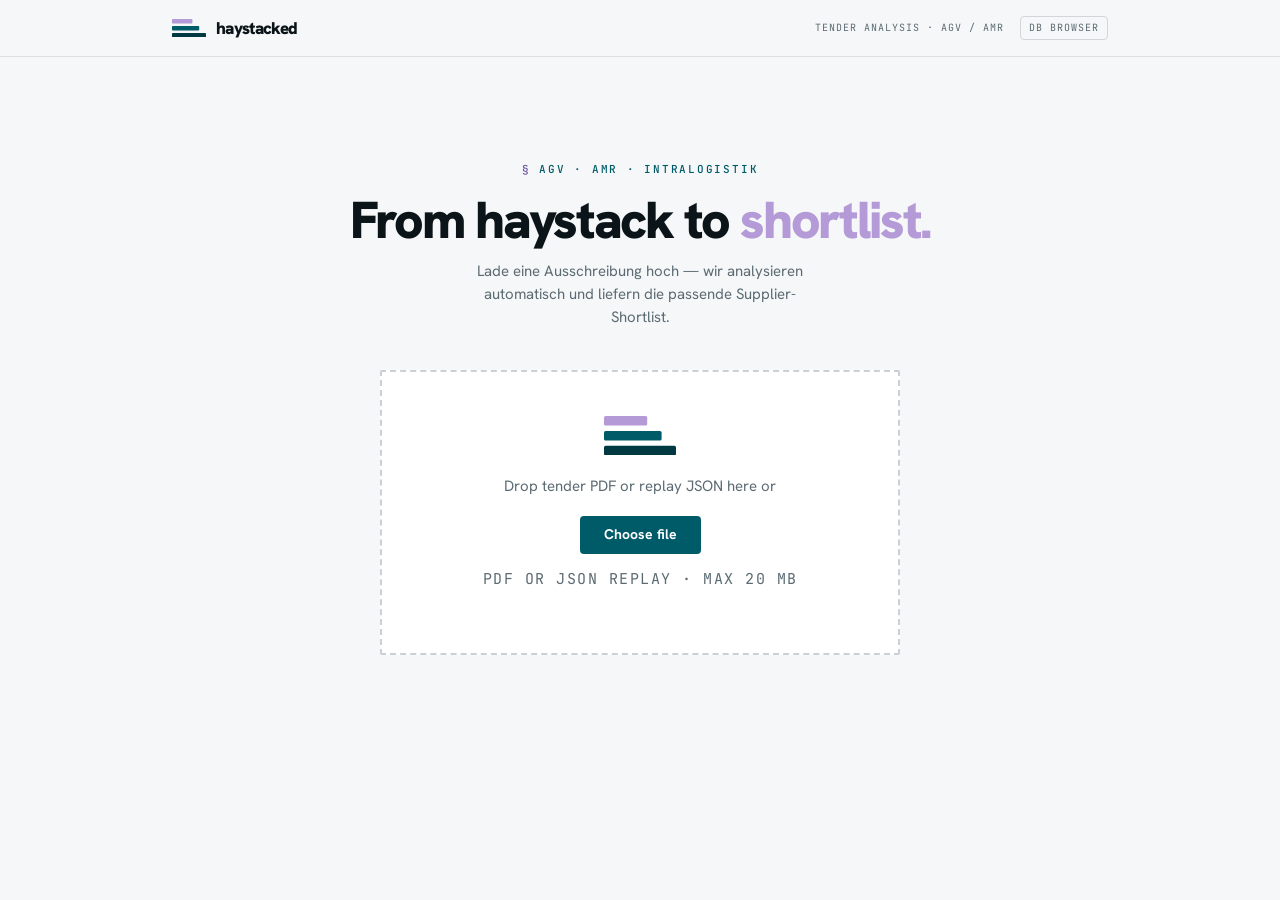
==== templates/index.html @ cdfe839d "UFR Sprint Steps 1-6 + Senior Architect holistic review (SA-01–25) UFR Sprint (Steps 1-6, behavior-c" ====
<!DOCTYPE html>
<html lang="de">
<head>
  <meta charset="UTF-8">
  <meta name="viewport" content="width=device-width, initial-scale=1.0">
  <title>haystacked – Tender Analysis</title>
  <link rel="preconnect" href="https://fonts.googleapis.com">
  <link rel="preconnect" href="https://fonts.gstatic.com" crossorigin>
  <link rel="stylesheet" href="/static/haystacked/haystacked.css">
  <link rel="stylesheet" href="/static/style.css">
</head>
<body>

<!-- ── Topbar ── -->
<header class="topbar">
  <div class="topbar-inner">
    <a class="hs-logo" href="/">
      <svg class="hs-mark" viewBox="0 0 100 54.67" aria-hidden="true">
        <rect x="0" y="0"     width="60"  height="13.33" rx="2.22" fill="#B49AD6"/>
        <rect x="0" y="20.67" width="80"  height="13.33" rx="2.22" fill="#005B69"/>
        <rect x="0" y="41.33" width="100" height="13.33" rx="2.22" fill="#003942"/>
      </svg>
      <span class="hs-wordmark">haystacked</span>
    </a>
    <div style="display:flex;align-items:center;gap:16px">
      <span class="topbar-tagline">Tender Analysis · AGV / AMR</span>
      <a href="/db" target="_blank" class="topbar-link">DB Browser</a>
    </div>
  </div>
</header>

<div class="container">

  <!-- ── Upload ── -->
  <section id="uploadSection">
    <p class="upload-eyebrow">AGV · AMR · Intralogistik</p>
    <h1 class="upload-heading">From haystack to <em>shortlist.</em></h1>
    <p class="upload-sub">Lade eine Ausschreibung hoch — wir analysieren automatisch und liefern die passende Supplier-Shortlist.</p>
    <div class="upload-box" id="dropzone">
      <div class="upload-mark">
        <svg viewBox="0 0 100 54.67" width="72" aria-hidden="true">
          <rect x="0" y="0"     width="60"  height="13.33" rx="2.22" fill="#B49AD6"/>
          <rect x="0" y="20.67" width="80"  height="13.33" rx="2.22" fill="#005B69"/>
          <rect x="0" y="41.33" width="100" height="13.33" rx="2.22" fill="#003942"/>
        </svg>
      </div>
      <p>Drop tender PDF or replay JSON here or</p>
      <label class="btn-upload" for="fileInput">Choose file</label>
      <input type="file" id="fileInput" accept=".pdf,application/json" hidden>
      <p class="hint">PDF or JSON replay · max 20 MB</p>
    </div>
  </section>

  <!-- ── Progress ── -->
  <section id="progressSection" class="hidden">
    <div class="progress-card">
      <div class="progress-animation">
        <!-- V2 Scan & Find — bars start muted, scanline sweeps, lock to brand colours -->
        <svg class="hs-loading-mark" viewBox="0 0 100 54.67" style="overflow:visible" aria-label="Analysis running">
          <rect class="r1" x="0" y="0"     width="60"  height="13.33" rx="2.22"/>
          <rect class="r2" x="0" y="20.67" width="80"  height="13.33" rx="2.22"/>
          <rect class="r3" x="0" y="41.33" width="100" height="13.33" rx="2.22"/>
          <rect class="scanline" x="0" y="-3" width="2" height="60.67" rx="1" fill="#6E55A0"/>
        </svg>
        <p class="progress-headline">Analysiere Ausschreibung…</p>
      </div>

      <div class="steps" id="stepsContainer">
        <div class="step" id="step-upload">
          <svg class="step-icon" viewBox="0 0 36 36" width="32" height="32" aria-hidden="true">
            <circle class="step-ring-bg"   cx="18" cy="18" r="15" fill="none" stroke-width="2.5"/>
            <circle class="step-ring-fill" cx="18" cy="18" r="15" fill="none" stroke-width="2.5" id="ring-fill-upload"/>
            <circle class="step-ring-inner" cx="18" cy="18" r="12"/>
            <text class="step-ring-num" x="18" y="22" text-anchor="middle">01</text>
          </svg>
          <div class="step-body">
            <div class="step-label">Upload</div>
            <div class="step-msg" id="msg-upload">Waiting…</div>
          </div>
        </div>
        <div class="step-line"></div>
        <div class="step" id="step-extract">
          <svg class="step-icon" viewBox="0 0 36 36" width="32" height="32" aria-hidden="true">
            <circle class="step-ring-bg"   cx="18" cy="18" r="15" fill="none" stroke-width="2.5"/>
            <circle class="step-ring-fill" cx="18" cy="18" r="15" fill="none" stroke-width="2.5" id="ring-fill-extract"/>
            <circle class="step-ring-inner" cx="18" cy="18" r="12"/>
            <text class="step-ring-num" x="18" y="22" text-anchor="middle">02</text>
          </svg>
          <div class="step-body">
            <div class="step-label">PDF lesen</div>
            <div class="step-msg" id="msg-extract">Waiting…</div>
          </div>
        </div>
        <div class="step-line"></div>
        <div class="step" id="step-llm">
          <svg class="step-icon" viewBox="0 0 36 36" width="32" height="32" aria-hidden="true">
            <circle class="step-ring-bg"   cx="18" cy="18" r="15" fill="none" stroke-width="2.5"/>
            <circle class="step-ring-fill" cx="18" cy="18" r="15" fill="none" stroke-width="2.5" id="ring-fill-llm"/>
            <circle class="step-ring-inner" cx="18" cy="18" r="12"/>
            <text class="step-ring-num" x="18" y="22" text-anchor="middle">03</text>
          </svg>
          <div class="step-body">
            <div class="step-label">Analyse</div>
            <div class="step-msg" id="msg-llm">Waiting…</div>
          </div>
        </div>
        <div class="step-line"></div>
        <div class="step" id="step-parse">
          <svg class="step-icon" viewBox="0 0 36 36" width="32" height="32" aria-hidden="true">
            <circle class="step-ring-bg"   cx="18" cy="18" r="15" fill="none" stroke-width="2.5"/>
            <circle class="step-ring-fill" cx="18" cy="18" r="15" fill="none" stroke-width="2.5" id="ring-fill-parse"/>
            <circle class="step-ring-inner" cx="18" cy="18" r="12"/>
            <text class="step-ring-num" x="18" y="22" text-anchor="middle">04</text>
          </svg>
          <div class="step-body">
            <div class="step-label">Auswertung</div>
            <div class="step-msg" id="msg-parse">Waiting…</div>
          </div>
        </div>
        <div class="step-line agv-line"></div>
        <div class="step" id="step-agv">
          <svg class="step-icon" viewBox="0 0 36 36" width="32" height="32" aria-hidden="true">
            <circle class="step-ring-bg"   cx="18" cy="18" r="15" fill="none" stroke-width="2.5"/>
            <circle class="step-ring-fill" cx="18" cy="18" r="15" fill="none" stroke-width="2.5" id="ring-fill-agv"/>
            <circle class="step-ring-inner" cx="18" cy="18" r="12"/>
            <text class="step-ring-num" x="18" y="22" text-anchor="middle">05</text>
          </svg>
          <div class="step-body">
            <div class="step-label">AGV Matching</div>
            <div class="step-msg" id="msg-agv">Waiting…</div>
            <div class="step-progress-count hidden" id="progress-count-agv"></div>
          </div>
        </div>
      </div>

      <details class="log-panel">
        <summary>Debug Log</summary>
        <div id="logOutput" class="log-output"></div>
      </details>
    </div>
  </section>

  <!-- ── Error ── -->
  <section id="errorSection" class="hidden">
    <div class="error-card">
      <div class="error-card-symbol">&#10005;</div>
      <p id="errorText">Fehler</p>
      <pre id="errorRaw" class="error-raw hidden"></pre>
      <button class="btn-reset" onclick="reset()">Erneut versuchen</button>
    </div>
  </section>

  <!-- ── Field Query Dialog ── -->
  <section id="fieldQueryDialog" class="hidden">
    <div class="card" style="margin-bottom:1.5rem">
      <h3 id="dialogTitle"></h3>
      <p id="dialogSubtitle" style="font-size:13px;color:var(--steel);margin-bottom:20px;line-height:1.6"></p>
      <div id="dialogFields" style="display:flex;flex-direction:column;gap:1rem;margin-bottom:1.5rem"></div>
      <div id="dialogPicker" class="hidden"></div>
      <div style="display:flex;gap:0.75rem;margin-top:1rem">
        <button id="dialogConfirmBtn" class="btn-primary" onclick="confirmDialog()"></button>
        <button id="dialogDismissBtn" class="btn-secondary" onclick="dismissDialog()"></button>
      </div>
    </div>
  </section>

  <!-- ── Result ── -->
  <section id="resultSection" class="hidden">
    <div class="result-header">
      <h2>Analyse-Ergebnis</h2>
      <div id="priorityBadge" class="badge"></div>
    </div>

    <div class="grid">
      <div class="card">
        <h3>Buyer</h3>
        <div class="field-group">
          <div class="field"><span class="label">Company</span><span id="r-buyer" class="value">–</span></div>
          <div class="field"><span class="label">Industry</span><span id="r-buyer_industry" class="value">–</span></div>
          <div class="field"><span class="label">NACE (Buyer)</span><span id="r-nace_buyer" class="value mono">–</span></div>
        </div>
      </div>

      <div class="card">
        <h3>Kontakt</h3>
        <div class="field-group">
          <div class="field"><span class="label">Name</span><span id="r-contact_name" class="value">–</span></div>
          <div class="field"><span class="label">E-Mail</span><span id="r-contact_email" class="value">–</span></div>
          <div class="field"><span class="label">Telefon</span><span id="r-contact_phone" class="value">–</span></div>
        </div>
      </div>

      <div class="card">
        <h3>Projekt</h3>
        <div class="field-group">
          <div class="field"><span class="label">Name</span><span id="r-project_name" class="value">–</span></div>
          <div class="field"><span class="label">Standort</span><span id="r-project_location" class="value">–</span></div>
          <div class="field"><span class="label">Ausschreibungsdatum</span><span id="r-tender_date" class="value">–</span></div>
          <div class="field"><span class="label">Frist</span><span id="r-deadline" class="value">–</span></div>
        </div>
      </div>

      <div class="card">
        <h3>Beschaffung</h3>
        <div class="field-group">
          <div class="field"><span class="label">Kategorie</span><span id="r-tender_category" class="value">–</span></div>
          <div class="field"><span class="label">NACE-Code</span><span id="r-nace_tender" class="value mono">–</span></div>
          <div class="field"><span class="label">NACE-Name</span><span id="r-nace_tender_name" class="value">–</span></div>
          <div class="field"><span class="label">Konfidenz</span><span id="r-confidence" class="value">–</span></div>
        </div>
      </div>

      <div class="card card-full">
        <h3>Zusammenfassung</h3>
        <p id="r-summary" class="summary-text">–</p>
      </div>

      <div class="card card-full" id="missingCard">
        <h3>Fehlende Informationen</h3>
        <ul id="missingList" class="missing-list"></ul>
      </div>
    </div>

    <!-- AGV Section -->
    <div id="agvSection" class="hidden">
      <div class="section-divider"><span>AGV / AMR Matching</span></div>

      <div class="grid">
        <div class="card card-full">
          <div style="display:flex;align-items:center;justify-content:space-between;margin-bottom:0.75rem">
            <h3 style="margin:0">Extrahierte Anforderungen</h3>
            <div id="reqActions" style="display:flex;gap:8px;align-items:center">
              <button id="btnEdit" class="btn-secondary-small" onclick="openEditDialog()">Bearbeiten</button>
            </div>
          </div>
          <div id="agvRequirements" class="agv-req-grid"></div>
          <div id="addFieldPickerWrap" class="hidden" style="margin-top:12px"></div>
        </div>
      </div>

      <!-- Top 5 Supplier Cards -->
      <div class="supplier-shortlist">
        <div class="shortlist-header">
          <h3 class="shortlist-title">Confirmed Matches</h3>
          <button class="btn-debug" id="debugBtn" onclick="openDebug()">Full analysis &rarr;</button>
        </div>
        <div id="supplierCards" class="supplier-cards"></div>
        <div id="supplierExcludedNote" class="excluded-note hidden"></div>
      </div>

      <div class="supplier-shortlist potential-shortlist hidden" id="potentialSection">
        <button class="shortlist-divider potential-toggle" id="potentialToggle" onclick="togglePotentialSection()" aria-expanded="false">
          <div>
            <span class="shortlist-divider-label">Potential matches — data gaps</span>
            <span class="shortlist-divider-sub">These suppliers pass all checks we have data for, but key fields are missing. Request their data to confirm eligibility.</span>
          </div>
          <span class="potential-toggle-icon" id="potentialToggleIcon">Show &#9660;</span>
        </button>
        <div id="potentialCards" class="supplier-cards hidden"></div>
      </div>

      <div class="supplier-shortlist excluded-shortlist hidden" id="excludedSection">
        <button class="shortlist-divider excluded-toggle" id="excludedToggle" onclick="toggleExcludedSection()" aria-expanded="false">
          <div>
            <span class="shortlist-divider-label excluded-label">Excluded — K.O. not met</span>
            <span class="shortlist-divider-sub">These suppliers were disqualified by at least one hard K.O. criterion. Showing up to 5, sorted by fewest total issues.</span>
          </div>
          <span class="excluded-toggle-icon" id="excludedToggleIcon">Show &#9660;</span>
        </button>
        <div id="excludedCards" class="supplier-cards hidden"></div>
      </div>
    </div>

    <div class="meta">
      <span id="metaFilename"></span>
      <span id="metaLength"></span>
      <span id="metaDuration"></span>
      <span id="metaParseMethod"></span>
      <span id="metaDbStatus" class="meta-db"></span>
    </div>
    <button class="btn-reset" onclick="reset()">Neue Analyse</button>
  </section>

</div>

<script>
// ── State ─────────────────────────────────────────────────────────────────────
let _lastResult = null;
let _fieldMeta = {};        // AP0 field metadata loaded from /api/field-meta
const DEBUG_MODE = new URLSearchParams(location.search).get('debug') === 'true';

// ── Dialog state ──────────────────────────────────────────────────────────────
let _currentAnalysisId = null;
let _dialogData = null;  // { analysisId, baseCrit, _pendingData }

// ── Operator hint map (AP0 operator names → buyer-facing hint text) ────────────
// No field names hardcoded here.
const _OPERATOR_HINTS = {
  KO_IF_LT: 'Mindestanforderung des Tenders',
  KO_IF_GT: 'Maximalwert des Tenders',
};

// ── Load AP0 field metadata at startup (no hardcoded labels anywhere) ─────────
fetch('/api/field-meta')
  .then(r => r.json())
  .then(data => { _fieldMeta = data; })
  .catch(() => { console.warn('field-meta unavailable — labels will fall back to key names'); });

// ── Drag & drop ───────────────────────────────────────────────────────────────
const dropzone  = document.getElementById('dropzone');
const fileInput = document.getElementById('fileInput');
dropzone.addEventListener('dragover', e => { e.preventDefault(); dropzone.classList.add('drag-over'); });
dropzone.addEventListener('dragleave', () => dropzone.classList.remove('drag-over'));
dropzone.addEventListener('drop', e => {
  e.preventDefault(); dropzone.classList.remove('drag-over');
  if (e.dataTransfer.files[0]) handleFile(e.dataTransfer.files[0]);
});
fileInput.addEventListener('change', () => { if (fileInput.files[0]) handleFile(fileInput.files[0]); });

// ── Helpers ───────────────────────────────────────────────────────────────────
function show(id) { document.getElementById(id)?.classList.remove('hidden'); }
function hide(id) { document.getElementById(id)?.classList.add('hidden'); }
function set(id, val) { const el = document.getElementById(id); if (el) el.textContent = val || '–'; }
function fmt(v, unit) { return (v != null && v !== '') ? v + (unit || '') : '–'; }

function addLog(msg) {
  const el = document.getElementById('logOutput');
  const ts = new Date().toLocaleTimeString('en', {hour12: false});
  el.textContent += `[${ts}] ${msg}\n`;
  el.scrollTop = el.scrollHeight;
}

function setStep(id, status, msg, done, total) {
  const el = document.getElementById('step-' + id);
  if (!el) return;
  el.className = 'step step-' + status;
  const msgEl = document.getElementById('msg-' + id);
  if (msgEl) msgEl.textContent = msg;
  _updateStepProgress(id, status, done, total);
}

const _RING_CIRC = 94.25; // 2 * π * 15

function _updateStepProgress(id, status, done, total) {
  const ring  = document.getElementById('ring-fill-' + id);
  const count = document.getElementById('progress-count-' + id);
  if (!ring) return;

  if (status === 'pending') {
    ring.classList.remove('indeterminate');
    ring.style.strokeDashoffset = _RING_CIRC;
    if (count) count.classList.add('hidden');
    return;
  }
  if (status === 'done') {
    ring.classList.remove('indeterminate');
    ring.style.strokeDashoffset = 0;
    if (count) count.classList.add('hidden');
    return;
  }
  if (status === 'error') {
    ring.classList.remove('indeterminate');
    if (count) count.classList.add('hidden');
    return;
  }

  // Running — show indeterminate spin until we have real progress
  if (done == null) {
    ring.classList.add('indeterminate');
    return;
  }

  // Determinate progress
  ring.classList.remove('indeterminate');
  if (total != null && total >= 3) {
    const offset = _RING_CIRC * (1 - Math.min(1, done / total));
    ring.style.strokeDashoffset = offset;
    if (count) {
      count.classList.remove('hidden');
      count.textContent = `${done} / ${total}`;
    }
  } else {
    ring.classList.add('indeterminate');
    if (count) count.classList.add('hidden');
  }
}

// ── Main ──────────────────────────────────────────────────────────────────────
async function handleFile(file) {
  const name = file.name.toLowerCase();
  if (!name.endsWith('.pdf') && !name.endsWith('.json')) { showError('Please select a PDF or JSON replay file.'); return; }

  hide('uploadSection'); hide('resultSection'); hide('errorSection');
  show('progressSection');
  document.getElementById('logOutput').textContent = '';
  ['upload','extract','llm','parse','agv'].forEach(id => setStep(id, 'pending', 'Waiting…'));
  addLog(`File: ${file.name} (${(file.size/1024).toFixed(1)} KB)`);

  const form = new FormData();
  form.append('file', file);
  let response;
  try { response = await fetch('/analyze', { method: 'POST', body: form }); }
  catch (e) { showError('Network error: ' + e.message); return; }

  const reader = response.body.getReader();
  const decoder = new TextDecoder();
  let buffer = '';

  while (true) {
    const { done, value } = await reader.read();
    if (done) break;
    buffer += decoder.decode(value, { stream: true });
    const parts = buffer.split('\n\n');
    buffer = parts.pop();
    for (const part of parts) {
      if (!part.trim()) continue;
      let eventType = 'message', dataStr = '';
      for (const line of part.split('\n')) {
        if (line.startsWith('event: ')) eventType = line.slice(7).trim();
        if (line.startsWith('data: '))  dataStr   = line.slice(6).trim();
      }
      if (!dataStr) continue;
      let data;
      try { data = JSON.parse(dataStr); } catch { addLog('Parse error: ' + dataStr); continue; }

      if (eventType === 'step') {
        setStep(data.id, data.status, data.message, data.done, data.total);
        addLog(`[${data.id}:${data.status}] ${data.message}`);
      } else if (eventType === 'log') {
        addLog(data.message);
      } else if (eventType === 'error') {
        addLog('ERROR: ' + data.message);
        showError(data.message, data.raw_preview); return;
      } else if (eventType === 'result') {
        addLog('Done — rendering result.');
        // Mark all remaining running steps as done before showing result
        ['upload','extract','llm','parse','agv'].forEach(id => {
          const el = document.getElementById('step-' + id);
          if (el && el.classList.contains('step-running')) setStep(id, 'done', 'Done');
        });
        openClarificationDialog(data); return;
      }
    }
  }
  // Stream ended without a result or error event — stop all animations
  ['upload','extract','llm','parse','agv'].forEach(id => {
    const el = document.getElementById('step-' + id);
    if (el && el.classList.contains('step-running')) setStep(id, 'error', 'Interrupted');
  });
}

// ── Result rendering ──────────────────────────────────────────────────────────
function showResult(d) {
  _lastResult = d;
  _currentAnalysisId = d.analysis_id || null;
  hide('progressSection');
  show('resultSection');

  ['buyer','buyer_industry','nace_buyer','contact_name','contact_email','contact_phone',
   'project_name','project_location','tender_date','deadline',
   'tender_category','nace_tender','nace_tender_name','summary'].forEach(f => set('r-' + f, d[f]));

  const confEl = document.getElementById('r-confidence');
  if (confEl) { confEl.textContent = d.confidence || '–'; confEl.className = 'value confidence-' + (d.confidence||'').toLowerCase(); }

  const badge = document.getElementById('priorityBadge');
  if (d.in_scope === false) {
    badge.textContent = 'Out of scope'; badge.className = 'badge prio-outofscope';
  } else {
    const prio = (d.priority || 'UNKNOWN').toUpperCase();
    badge.textContent = prio; badge.className = 'badge prio-' + prio.toLowerCase();
  }

  const missing = Array.isArray(d.missing_info) ? d.missing_info : [];
  document.getElementById('missingList').innerHTML = missing.map(m => `<li>${m}</li>`).join('');
  document.getElementById('missingCard').style.display = missing.length ? '' : 'none';

  if (d.is_agv_amr && d.agv_criteria) {
    show('agvSection');
    renderAgvRequirements(d.agv_criteria);
    renderSupplierCards(d.matches_all || d.matches || []);
  } else {
    hide('agvSection');
  }

  set('metaFilename',  d.filename || '');
  set('metaLength',    d.text_length ? d.text_length.toLocaleString() + ' chars' : '');
  set('metaDuration',  d.duration_s  ? d.duration_s + 's' : '');
  set('metaParseMethod', d.parse_method ? 'Parse: ' + d.parse_method : '');

  // Show DB status
  fetch('/db-status').then(r => r.json()).then(s => {
    const el = document.getElementById('metaDbStatus');
    if (el) el.textContent = s.sqlite_available
      ? `SQLite · ${s.supplier_count} suppliers`
      : 'CSV fallback';
  }).catch(() => {});
}

// ── Field metadata helpers (AP0-driven, no hardcoding) ───────────────────────
function _fieldLabel(key) {
  if (_fieldMeta[key]?.label) return _fieldMeta[key].label;
  return key.replace(/_/g, ' ').replace(/\b\w/g, c => c.toUpperCase());
}

// Human-readable label for raw gap field names (suffix-stripping, no AP0 dependency)
function _gapFieldLabel(fn) {
  const units = [['_mm','mm'],['_kg','kg'],['_pct','%'],['_ms','m/s'],['_c','°C'],['_h','h'],['_m','m']];
  let name = fn, unit = '';
  for (const [sfx, u] of units) {
    if (name.endsWith(sfx)) { name = name.slice(0, -sfx.length); unit = u; break; }
  }
  const label = name.split('_').map(w => w.charAt(0).toUpperCase() + w.slice(1)).join(' ');
  return unit ? `${label} (${unit})` : label;
}
function _fieldLevel(key) { return _fieldMeta[key]?.level || null; }

function _koReasonChip(reason) {
  const colon = reason.indexOf(':');
  if (colon === -1) return reason;
  const field = reason.slice(0, colon).trim();
  const detail = reason.slice(colon + 1).trim();
  return `${_gapFieldLabel(field)}: ${detail}`;
}

function _koDeviation(koReason) {
  // KO_IF_LT: "field: 60.0 < required 1200"
  const ltMatch = koReason.match(/([0-9.]+)\s*<\s*required\s+([0-9.]+)/i);
  if (ltMatch) {
    const sup = parseFloat(ltMatch[1]), req = parseFloat(ltMatch[2]);
    return req !== 0 ? Math.abs(sup - req) / req : 1.0;
  }
  // KO_IF_GT: "field: needs 2000, only 1800 available"
  const gtMatch = koReason.match(/needs\s+([0-9.]+),\s*only\s+([0-9.]+)\s+available/i);
  if (gtMatch) {
    const sup = parseFloat(gtMatch[1]), req = parseFloat(gtMatch[2]);
    return req !== 0 ? Math.abs(sup - req) / req : 1.0;
  }
  // Boolean / categorical / KO_IF_NEQ / KO_SUBSET → 100 %
  return 1.0;
}

function _totalDeviation(knockouts) {
  return (knockouts || []).reduce((sum, r) => sum + _koDeviation(r), 0);
}

// Summary panel: read-only chip display of all non-null tender fields.
function renderAgvRequirements(crit) {
  const container = document.getElementById('agvRequirements');
  container.innerHTML = '';
  const shownKeys = new Set();
  const allKeys = [];
  for (const [dbKey, info] of Object.entries(_fieldMeta)) {
    const tKey = info.tender_key || dbKey;
    if (!shownKeys.has(tKey)) { shownKeys.add(tKey); allKeys.push(tKey); }
  }
  for (const key of Object.keys(crit)) {
    if (!shownKeys.has(key) && !key.startsWith('_') && !key.endsWith('_source') && !['display','internal'].includes(_fieldMeta[key]?.display_mode)) {
      shownKeys.add(key);
      allKeys.push(key);
    }
  }

  let count = 0;
  for (const key of allKeys) {
    if (key.endsWith('_source') || ['display','internal'].includes(_fieldMeta[key]?.display_mode)) continue;
    const val = crit[key];
    if (val == null || val === '') continue;

    const display = Array.isArray(val) ? val.join(', ') : String(val);
    const div = document.createElement('div');
    div.className = 'req-chip';
    div.innerHTML = `<span class="req-chip-label">${_fieldLabel(key)}</span><span class="req-chip-val">${display}</span>`;
    container.appendChild(div);
    count++;
  }

  if (!count) {
    container.innerHTML = '<span style="color:var(--steel);font-size:13px">Keine AGV-Anforderungen extrahiert.</span>';
  }

  // Picker wrap always hidden in read-only mode
  const pickerWrap = document.getElementById('addFieldPickerWrap');
  if (pickerWrap) {
    pickerWrap.classList.add('hidden');
    pickerWrap.innerHTML = '';
  }

  const warnings = crit._validation_warnings || [];
  if (warnings.length) {
    const warn = document.createElement('div');
    warn.className = 'validation-warnings';
    warn.style.gridColumn = '1/-1';
    warn.innerHTML = warnings.map(w => `<div class="warn-item">&#9888; ${w}</div>`).join('');
    container.appendChild(warn);
  }
}

// Build a type-appropriate edit control for a single field
function _buildEditControl(key, meta, curVal) {
  const dt = meta.data_type || 'String';
  let ctrl;
  if (dt === 'Float' || dt === 'Integer') {
    ctrl = document.createElement('input');
    ctrl.type = 'number';
    ctrl.step = 'any';
    ctrl.id = `req-edit-${key}`;
    ctrl.className = 'req-edit-input';
    if (curVal != null) ctrl.value = curVal;
  } else if (dt === 'Boolean') {
    ctrl = document.createElement('select');
    ctrl.id = `req-edit-${key}`;
    ctrl.className = 'req-edit-select';
    ctrl.innerHTML = `<option value="">– Unbekannt</option>
      <option value="required">Ja / Required</option>
      <option value="not_required">Nein / Not Required</option>`;
    if (curVal != null) ctrl.value = String(curVal);
  } else if (dt === 'Dropdown') {
    ctrl = document.createElement('select');
    ctrl.id = `req-edit-${key}`;
    ctrl.className = 'req-edit-select';
    ctrl.innerHTML = `<option value="">– Unbekannt</option>`;
    for (const av of (meta.allowed_values || [])) {
      const opt = document.createElement('option');
      opt.value = av;
      opt.textContent = av;
      ctrl.appendChild(opt);
    }
    if (curVal != null) ctrl.value = String(curVal);
  } else if (dt === 'Multi-Select') {
    ctrl = document.createElement('select');
    ctrl.id = `req-edit-${key}`;
    ctrl.className = 'req-edit-select';
    ctrl.multiple = true;
    for (const av of (meta.allowed_values || [])) {
      const opt = document.createElement('option');
      opt.value = av;
      opt.textContent = av;
      if (Array.isArray(curVal) && curVal.includes(av)) opt.selected = true;
      else if (typeof curVal === 'string' && curVal.split('|').map(s=>s.trim()).includes(av)) opt.selected = true;
      ctrl.appendChild(opt);
    }
  } else {
    ctrl = document.createElement('input');
    ctrl.type = 'text';
    ctrl.id = `req-edit-${key}`;
    ctrl.className = 'req-edit-input';
    if (curVal != null) ctrl.value = String(curVal);
  }
  return ctrl;
}

// ── Shared field row builder ──────────────────────────────────────────────────
function _buildFieldRow(key, info, val) {
  const hint = info.user_description || _OPERATOR_HINTS[info.operator] || '';
  const row = document.createElement('div');
  row.style.cssText = 'display:grid;grid-template-columns:200px 1fr;align-items:start;gap:0.75rem';
  const label = document.createElement('div');
  label.style.cssText = 'font-size:0.85rem;font-weight:600;padding-top:6px';
  label.textContent = _fieldLabel(key);
  if (hint) {
    const sub = document.createElement('div');
    sub.style.cssText = 'font-size:0.75rem;color:var(--steel);font-weight:400;margin-top:2px';
    sub.textContent = hint;
    label.appendChild(sub);
  }
  row.appendChild(label);
  row.appendChild(_buildEditControl(key, info, val));
  return row;
}

// Build "Feld hinzufügen" picker — shows VT-relevant fields not already displayed
function buildAddFieldPicker(crit, renderedKeys) {
  const sharedScope = _fieldMeta.__vt_config__?.shared_scope ?? '';
  const legacyMap   = _fieldMeta.__vt_config__?.legacy_map ?? {};
  const currentVt = _lastResult?.vehicle_type_canonical;
  const pickerSeen = new Set();
  const candidates = Object.entries(_fieldMeta)
    .filter(([k, v]) =>
      k !== '__vt_config__' &&
      (k !== v.tender_key || v.scope === sharedScope) &&
      !renderedKeys.has(v.tender_key) &&
      (v.scope === (legacyMap[currentVt] ?? '') || v.scope === sharedScope) &&
      !pickerSeen.has(v.tender_key) && pickerSeen.add(v.tender_key)
    )
    .map(([, v]) => ({ key: v.tender_key, label: v.label || _fieldLabel(v.tender_key) }))
    .sort((a, b) => a.label.localeCompare(b.label));

  const wrap = document.createElement('div');
  wrap.style.cssText = 'display:flex;align-items:center;gap:8px;margin-top:4px';
  const label = document.createElement('span');
  label.style.cssText = 'font-size:12px;color:var(--steel)';
  label.textContent = 'Add field:';
  wrap.appendChild(label);

  if (!candidates.length) {
    const note = document.createElement('span');
    note.style.cssText = 'font-size:12px;color:var(--steel)';
    note.textContent = 'No more fields available.';
    wrap.appendChild(note);
    return wrap;
  }

  const sel = document.createElement('select');
  sel.className = 'req-edit-select';
  sel.innerHTML = `<option value="">Select field…</option>`;
  for (const c of candidates) {
    const opt = document.createElement('option');
    opt.value = c.key;
    opt.textContent = c.label;
    sel.appendChild(opt);
  }
  sel.addEventListener('change', () => {
    if (!sel.value) return;
    const key = sel.value;
    const info = _fieldMeta[key] || {};
    const row = _buildFieldRow(key, info, null);
    document.getElementById('dialogFields').appendChild(row);
    sel.value = '';  // reset picker
  });
  wrap.appendChild(sel);
  return wrap;
}

let _debugWindow = null;
function openDebug() {
  if (_debugWindow && !_debugWindow.closed) { _debugWindow.focus(); return; }
  _debugWindow = window.open('/debug-page', '_blank', 'noopener,noreferrer');
  if (!_debugWindow) {
    // Popup blocked — show inline fallback link
    let note = document.getElementById('_popup_note');
    if (!note) {
      note = document.createElement('div');
      note.id = '_popup_note';
      note.style.cssText = 'position:fixed;top:68px;right:20px;background:var(--hs-teal);color:#fff;' +
        'padding:10px 14px;border-radius:4px;z-index:200;font-size:12px;line-height:1.5;' +
        'box-shadow:0 4px 16px rgba(0,0,0,.18);';
      note.innerHTML = 'Popup blocked.<br>' +
        '<a href="/debug-page" target="_blank" rel="noopener" ' +
        'style="color:#fff;text-decoration:underline;font-weight:600;">&#8594; Open full analysis</a>';
      document.body.appendChild(note);
      setTimeout(() => note.remove(), 10000);
    }
  }
}

// ── KO chip renderer — driven by AP0 field metadata ──────────────────────────
// Reads KO numeric fields from _fieldMeta (loaded from /api/field-meta at startup).
// Unit display derived from key naming convention (_mm, _kg, etc.) — no domain knowledge.
const _MM_KEYS = new Set(); // populated once _fieldMeta loads
function _fmtValue(key, val) {
  if (key.endsWith('_mm'))  return `${(val / 1000).toFixed(2).replace(/\.?0+$/, '')} m`;
  if (key.endsWith('_kg'))  return `${val} kg`;
  if (key.endsWith('_pct')) return `${val}%`;
  if (key.endsWith('_h'))   return `${val} h`;
  if (key.endsWith('_ms'))  return `${val} m/s`;
  return `${val}`;
}
function _koChips(matchResult, maxChips = 3) {
  const chips = [];
  for (const [key, info] of Object.entries(_fieldMeta)) {
    if (info.level !== 'KO') continue;
    if (!['Float', 'Integer'].includes(info.data_type)) continue;
    const val = matchResult[key];
    if (val == null) continue;
    chips.push(`${info.label}: ${_fmtValue(key, val)}`);
    if (chips.length >= maxChips) break;
  }
  return chips;
}

// ── Supplier Cards (company-level aggregation) ────────────────────────────────
function _aggregateByCompany(allResults) {
  const companies = {};
  for (const r of allResults) {
    const key = r.company;
    if (!companies[key]) companies[key] = { company: r.company, products: [], best: null };
    companies[key].products.push(r);
    const cur = companies[key].best;
    const rGaps  = (r.null_gap_fields || []).length;
    const curGaps = cur ? (cur.null_gap_fields || []).length : Infinity;
    if (!cur ||
        (!r.disqualified && cur.disqualified) ||
        (!r.disqualified && !cur.disqualified && rGaps < curGaps) ||
        (!r.disqualified && !cur.disqualified && rGaps === curGaps && r.score > cur.score) ||
        (r.disqualified && cur.disqualified && r.score > cur.score)) {
      companies[key].best = r;
    }
  }
  const result = Object.values(companies);
  for (const c of result) {
    c.qualified_products = c.products
      .filter(p => !p.disqualified)
      .sort((a, b) => b.score - a.score)
      .slice(0, 5);
  }
  return result.sort((a, b) => {
    if (a.best.disqualified !== b.best.disqualified) return a.best.disqualified ? 1 : -1;
    return b.best.score - a.best.score;
  });
}

function requestSupplier(event, company, missingFields) {
  event.stopPropagation();
  console.log('Request supplier:', company, 'missing fields:', missingFields);
  // PoC: no-op. In production: sends automated outreach to supplier requesting field data.
}

function renderSupplierCards(allResults) {
  const container       = document.getElementById('supplierCards');
  const note            = document.getElementById('supplierExcludedNote');
  const potentialSection = document.getElementById('potentialSection');
  const potentialCards  = document.getElementById('potentialCards');
  container.innerHTML = '';
  potentialCards.innerHTML = '';
  if (!allResults || !allResults.length) {
    container.innerHTML = '<p style="color:var(--steel);font-size:14px">Keine Ergebnisse.</p>';
    note.classList.add('hidden');
    potentialSection.classList.add('hidden');
    return;
  }
  const maxScore  = allResults[0]?.max_score || 100;
  const companies = _aggregateByCompany(allResults);

  const confirmed  = companies.filter(c => !c.best.disqualified && (c.best.null_gap_fields || []).length === 0);
  const potential  = companies.filter(c => !c.best.disqualified && (c.best.null_gap_fields || []).length > 0);
  const excluded   = companies.filter(c => c.best.disqualified);

  // ── Confirmed matches ─────────────────────────────────────────────────────
  confirmed.slice(0, 5).forEach((c, i) => {
    const m   = c.best;
    const pct = maxScore > 0 ? Math.max(0, Math.round(m.score / maxScore * 100)) : 0;
    const label = pct >= 70 ? 'Top Match' : pct >= 40 ? 'Good Match' : 'Partial Match';
    const cls   = pct >= 70 ? 'match-great' : pct >= 40 ? 'match-good' : 'match-partial';
    const chips = _koChips(m);
    const productRows = c.qualified_products.map((p, pi) => {
      const ppct = maxScore > 0 ? Math.max(0, Math.round(p.score / maxScore * 100)) : 0;
      return `<div class="sc-product-row${pi > 0 ? ' sc-product-secondary' : ''}">
        <span class="type-pill">${p.agv_type || '–'}</span>
        <span class="sc-product-name">${p.product}</span>
        <span class="sc-score-pct">${ppct}%</span>
      </div>`;
    }).join('');
    const passFields = m.null_pass_fields || [];
    const passNote   = passFields.length
      ? `<div class="sc-null-pass" title="These KO fields had no requirement in the tender — supplier was not checked against them: ${passFields.map(f => _gapFieldLabel(f)).join(', ')}">&#x2753; ${passFields.length} field${passFields.length === 1 ? '' : 's'} not checked</div>`
      : '';
    const card = document.createElement('div');
    card.className = 'sc-card';
    card.innerHTML = `
      <div class="sc-rank">${i + 1}</div>
      <div class="sc-body">
        <div class="sc-header">
          <div class="sc-company">${m.company}</div>
          <span class="sc-label ${cls}">${label}</span>
        </div>
        <div class="sc-bar-wrap"><div class="sc-bar" style="width:${pct}%" data-pct="${pct}"></div></div>
        <div class="sc-product-list">${productRows}</div>
        ${chips.length ? `<div class="sc-chips">${chips.map(ch => `<span class="sc-chip">${ch}</span>`).join('')}</div>` : ''}
        ${passNote}
      </div>`;
    container.appendChild(card);
  });

  if (!confirmed.length) {
    container.innerHTML = '<p class="sc-empty">No supplier meets all K.O. criteria. Open full analysis for details.</p>';
  }

  // ── Potential matches ─────────────────────────────────────────────────────
  const sortedPotential = potential
    .slice()
    .sort((a, b) => {
      const gapDiff = (a.best.null_gap_fields || []).length - (b.best.null_gap_fields || []).length;
      if (gapDiff !== 0) return gapDiff;
      return b.best.score - a.best.score;
    })
    .slice(0, 5);

  if (sortedPotential.length > 0) {
    potentialSection.classList.remove('hidden');
    // cards stay hidden; toggle stays at aria-expanded=false / "Show ▼"
    sortedPotential.forEach((c, i) => {
      const m   = c.best;
      const pct = maxScore > 0 ? Math.max(0, Math.round(m.score / maxScore * 100)) : 0;
      const label = pct >= 70 ? 'Top Match' : pct >= 40 ? 'Good Match' : 'Partial Match';
      const cls   = pct >= 70 ? 'match-great' : pct >= 40 ? 'match-good' : 'match-partial';
      const chips = _koChips(m);
      const productRows = c.qualified_products.map((p, pi) => {
        const ppct = maxScore > 0 ? Math.max(0, Math.round(p.score / maxScore * 100)) : 0;
        return `<div class="sc-product-row${pi > 0 ? ' sc-product-secondary' : ''}">
          <span class="type-pill">${p.agv_type || '–'}</span>
          <span class="sc-product-name">${p.product}</span>
          <span class="sc-score-pct">${ppct}%</span>
        </div>`;
      }).join('');
      const gapFields = m.null_gap_fields || [];
      const gapChips  = gapFields.map(f => `<span class="sc-chip sc-chip-gap">&#9888; ${_gapFieldLabel(f)}</span>`).join('');
      const card = document.createElement('div');
      card.className = 'sc-card';
      card.innerHTML = `
        <div class="sc-rank">${i + 1}</div>
        <div class="sc-body">
          <div class="sc-header">
            <div class="sc-company">${m.company}</div>
            <span class="sc-label ${cls}">${label}</span>
          </div>
          <div class="sc-bar-wrap"><div class="sc-bar" style="width:${pct}%" data-pct="${pct}"></div></div>
          <div class="sc-product-list">${productRows}</div>
          ${chips.length ? `<div class="sc-chips">${chips.map(ch => `<span class="sc-chip">${ch}</span>`).join('')}</div>` : ''}
          <div class="sc-gap-row">
            <div class="sc-gap-chips">
              <span class="sc-gap-label">Missing</span>
              <div class="sc-chips sc-chips-gap">${gapChips}</div>
            </div>
            <button class="request-supplier-btn" onclick="requestSupplier(event, ${JSON.stringify(m.company)}, ${JSON.stringify(gapFields)})">Request supplier</button>
          </div>
        </div>`;
      potentialCards.appendChild(card);
    });
  } else {
    potentialSection.classList.add('hidden');
  }

  // ── Excluded section ──────────────────────────────────────────────────────
  const excludedSection = document.getElementById('excludedSection');
  const excludedCards   = document.getElementById('excludedCards');
  excludedCards.innerHTML = '';

  const tenderVT = _lastResult?.vehicle_type_canonical || '';

  const excludedCompanies = [];
  for (const c of companies) {
    const matchingDisq = c.products.filter(p =>
      p.disqualified && (!tenderVT || p.agv_type === tenderVT)
    );
    if (!matchingDisq.length) continue;
    const vtBest = matchingDisq.reduce((a, b) => (b.score > a.score ? b : a));
    excludedCompanies.push({ company: c.company, best: vtBest, products: matchingDisq });
  }

  const sortedExcluded = excludedCompanies
    .slice()
    .sort((a, b) => _totalDeviation(a.best.knockouts) - _totalDeviation(b.best.knockouts))
    .slice(0, 5);

  if (sortedExcluded.length > 0) {
    excludedSection.classList.remove('hidden');
    // cards stay hidden; toggle stays at aria-expanded=false / "Show ▼"

    sortedExcluded.forEach((c, i) => {
      const m = c.best;
      const productRows = c.products
        .filter(p => p.disqualified)
        .slice(0, 2)
        .map((p, pi) => `<div class="sc-product-row${pi > 0 ? ' sc-product-secondary' : ''}">
          <span class="type-pill">${p.agv_type || '–'}</span>
          <span class="sc-product-name">${p.product}</span>
        </div>`).join('');

      const koChips  = (m.knockouts || []).map(r =>
        `<span class="sc-chip sc-chip-ko">&#10007; ${_koReasonChip(r)}</span>`
      ).join('');
      const gapFields = m.null_gap_fields || [];
      const gapChips  = gapFields.map(f =>
        `<span class="sc-chip sc-chip-gap">&#9888; ${_gapFieldLabel(f)}</span>`
      ).join('');

      const card = document.createElement('div');
      card.className = 'sc-card sc-card-excluded';
      card.innerHTML = `
        <div class="sc-rank sc-rank-excluded">${i + 1}</div>
        <div class="sc-body">
          <div class="sc-header">
            <div class="sc-company">${m.company}</div>
            <span class="sc-label match-ko">Excluded</span>
          </div>
          <div class="sc-product-list">${productRows}</div>
          <div class="sc-gap-row sc-gap-row-ko">
            <div>
              <span class="sc-gap-label sc-ko-label">K.O.</span>
              <div class="sc-chips">${koChips}</div>
            </div>
            ${gapChips ? `<div style="margin-top:6px">
              <span class="sc-gap-label">Missing</span>
              <div class="sc-chips sc-chips-gap">${gapChips}</div>
            </div>` : ''}
          </div>
        </div>`;
      excludedCards.appendChild(card);
    });
  } else {
    excludedSection.classList.add('hidden');
  }

  note.classList.toggle('hidden', !excluded.length);
  if (excluded.length) {
    note.textContent = `${excluded.length} more supplier(s) excluded by K.O. criteria — details in full analysis.`;
  }
}

// ── Unified Field Query Dialog ────────────────────────────────────────────────

// buildClarificationFields: selects fields to show in the post-extraction dialog.
// INVARIANT: all field selection driven by _fieldMeta (AP0-sourced).
// No hardcoded field names or vehicle type strings.
function buildClarificationFields(crit, currentVt) {
  const sharedScope = _fieldMeta.__vt_config__?.shared_scope ?? '';
  const legacyMap   = _fieldMeta.__vt_config__?.legacy_map ?? {};
  const seen = new Set();
  return Object.entries(_fieldMeta)
    .filter(([key, info]) =>
      (key !== info.tender_key || info.scope === sharedScope) &&
      info.level === 'KO' &&
      (info.scope === (legacyMap[currentVt] ?? '') || info.scope === sharedScope) &&
      info.display_mode !== 'display' &&
      (crit[info.tender_key] == null || crit[info.tender_key] === '' || (Array.isArray(crit[info.tender_key]) && crit[info.tender_key].length === 0))
    )
    .filter(([, info]) => {
      const tKey = info.tender_key;
      if (seen.has(tKey)) return false;
      seen.add(tKey);
      return true;
    })
    .map(([, info]) => ({ key: info.tender_key, info }));
}

// buildEditFields: selects fields to show in the post-matching edit dialog.
function buildEditFields(crit, currentVt) {
  const sharedScope = _fieldMeta.__vt_config__?.shared_scope ?? '';
  const legacyMap   = _fieldMeta.__vt_config__?.legacy_map ?? {};
  const seen = new Set();
  return Object.entries(_fieldMeta)
    .filter(([key, info]) =>
      (key !== info.tender_key || info.scope === sharedScope) &&
      (info.entity === 'Base Model' || info.entity === 'Product') &&
      (info.level === 'KO' || info.level === 'COND_KO') &&
      (info.scope === (legacyMap[currentVt] ?? '') || info.scope === sharedScope) &&
      info.display_mode !== 'display' &&
      !key.endsWith('_source') &&
      crit[info.tender_key] != null && crit[info.tender_key] !== ''
    )
    .filter(([, info]) => {
      if (seen.has(info.tender_key)) return false;
      seen.add(info.tender_key);
      return true;
    })
    .map(([, info]) => ({ key: info.tender_key, info }));
}

// openFieldDialog: shared dialog entry point for both clarification and edit paths.
function openFieldDialog({ title, subtitle, confirmLabel, dismissLabel, fields, crit, analysisId, showPicker }) {
  _dialogData = { analysisId, baseCrit: crit };

  document.getElementById('dialogTitle').textContent = title;
  document.getElementById('dialogSubtitle').textContent = subtitle || '';
  const _confirmBtn = document.getElementById('dialogConfirmBtn');
  _confirmBtn.textContent = confirmLabel;
  _confirmBtn.disabled = false;
  document.getElementById('dialogDismissBtn').textContent = dismissLabel || 'Abbrechen';

  const container = document.getElementById('dialogFields');
  container.innerHTML = '';
  for (const { key, info } of fields) {
    const val = crit[key] ?? null;
    container.appendChild(_buildFieldRow(key, info, val));
  }

  const pickerWrap = document.getElementById('dialogPicker');
  if (showPicker) {
    pickerWrap.classList.remove('hidden');
    const renderedKeys = new Set(fields.map(f => f.key));
    pickerWrap.innerHTML = '';
    pickerWrap.appendChild(buildAddFieldPicker(crit, renderedKeys));
  } else {
    pickerWrap.classList.add('hidden');
    pickerWrap.innerHTML = '';
  }

  show('fieldQueryDialog');
}

// openClarificationDialog: entry point from SSE result event.
function openClarificationDialog(data) {
  _currentAnalysisId = data.analysis_id;
  const currentVt = data.vehicle_type_canonical || '';
  const fields = buildClarificationFields(data.agv_criteria || {}, currentVt);
  if (fields.length === 0) { showResult(data); return; }
  openFieldDialog({
    title: 'Missing values',
    subtitle: 'These values were not found in the tender. Please fill in for precise matching.',
    confirmLabel: 'Continue to results',
    dismissLabel: 'Skip',
    fields,
    crit: data.agv_criteria || {},
    analysisId: data.analysis_id,
    showPicker: false,
  });
  // Store pending data for the clarification confirm path
  _dialogData._pendingData = data;
}

// openEditDialog: entry point from "Bearbeiten" button.
function openEditDialog() {
  if (!_lastResult) return;
  const currentVt = _lastResult.vehicle_type_canonical || '';
  const fields = buildEditFields(_lastResult.agv_criteria || {}, currentVt);
  openFieldDialog({
    title: 'Anforderungen bearbeiten',
    subtitle: '',
    confirmLabel: 'Neu berechnen',
    dismissLabel: 'Abbrechen',
    fields,
    crit: _lastResult.agv_criteria || {},
    analysisId: _currentAnalysisId,
    showPicker: true,
  });
}

// collectDialogOverrides: reads all edit controls from the dialog and picker.
function collectDialogOverrides() {
  const overrides = {};
  for (const ctrl of document.querySelectorAll('#dialogFields [id^="req-edit-"], #dialogPicker [id^="req-edit-"]')) {
    const key = ctrl.id.replace(/^req-edit-/, '');
    const info = _fieldMeta[key] || {};
    const dt = info.data_type || 'String';
    if (dt === 'Float' || dt === 'Integer') {
      const raw = String(ctrl.value).replace(',', '.').trim();
      if (raw === '') {
        overrides[key] = null;  // explicit null = remove requirement
      } else {
        const v = parseFloat(raw);
        if (!isNaN(v)) overrides[key] = v;
      }
    } else if (dt === 'Boolean') {
      if (ctrl.value !== '') overrides[key] = ctrl.value;
    } else if (dt === 'Multi-Select') {
      const selected = Array.from(ctrl.selectedOptions || []).map(o => o.value);
      if (selected.length) overrides[key] = selected;
    } else {
      if (ctrl.value.trim()) overrides[key] = ctrl.value.trim();
    }
  }
  return overrides;
}

// confirmDialog: shared confirm handler for both clarification and edit paths.
function confirmDialog() {
  if (!_dialogData) return;
  const overrides = collectDialogOverrides();
  const btn = document.getElementById('dialogConfirmBtn');
  if (btn) btn.disabled = true;

  const pendingData = _dialogData._pendingData;  // set only in clarification path
  const analysisId = _dialogData.analysisId;

  fetch('/rematch', {
    method: 'POST',
    headers: { 'Content-Type': 'application/json' },
    body: JSON.stringify({ analysis_id: analysisId, overrides }),
  })
    .then(r => {
      if (!r.ok) return r.text().then(t => { throw new Error(`Server ${r.status}: ${t}`); });
      return r.json();
    })
    .then(result => {
      hide('fieldQueryDialog');
      try {
        if (pendingData) {
          pendingData.matches     = result.top  || [];
          pendingData.matches_all = result.all  || [];
          pendingData.agv_criteria = result.agv_criteria || pendingData.agv_criteria;
          showResult(pendingData);
        } else {
          _lastResult.matches     = result.top  || [];
          _lastResult.matches_all = result.all  || [];
          _lastResult.agv_criteria = result.agv_criteria || _lastResult.agv_criteria;
          show('resultSection');
          renderAgvRequirements(_lastResult.agv_criteria);
          renderSupplierCards(_lastResult.matches_all || _lastResult.matches || []);
        }
      } catch (renderErr) {
        showError('Darstellung fehlgeschlagen: ' + renderErr.message);
      }
      _dialogData = null;
    })
    .catch(e => {
      if (btn) btn.disabled = false;
      showError('Rematch fehlgeschlagen: ' + e.message);
    });
}

// dismissDialog: skip clarification → show result as-is; skip edit → close dialog.
function dismissDialog() {
  const pendingData = _dialogData?._pendingData;
  hide('fieldQueryDialog');
  _dialogData = null;
  if (pendingData) showResult(pendingData);  // clarification skip → show result as-is
  else show('resultSection');               // edit cancel → restore result view
}

// ── Potential section toggle ──────────────────────────────────────────────────
function togglePotentialSection() {
  const cards = document.getElementById('potentialCards');
  const btn   = document.getElementById('potentialToggle');
  const icon  = btn.querySelector('.potential-toggle-icon');
  const open  = btn.getAttribute('aria-expanded') === 'true';
  btn.setAttribute('aria-expanded', String(!open));
  cards.classList.toggle('hidden', open);
  icon.innerHTML = open ? 'Show &#9660;' : 'Hide &#9650;';
}

function toggleExcludedSection() {
  const cards = document.getElementById('excludedCards');
  const btn   = document.getElementById('excludedToggle');
  const icon  = document.getElementById('excludedToggleIcon');
  const open  = btn.getAttribute('aria-expanded') === 'true';
  btn.setAttribute('aria-expanded', String(!open));
  cards.classList.toggle('hidden', open);
  icon.innerHTML = open ? 'Show &#9660;' : 'Hide &#9650;';
}

// ── Error / reset ─────────────────────────────────────────────────────────────
function showError(msg, raw) {
  hide('progressSection'); hide('resultSection'); show('errorSection');
  set('errorText', msg);
  const rawEl = document.getElementById('errorRaw');
  if (raw) { rawEl.textContent = raw; rawEl.classList.remove('hidden'); }
  else { rawEl.classList.add('hidden'); }
}

function reset() {
  hide('resultSection'); hide('errorSection'); hide('progressSection');
  hide('fieldQueryDialog');
  show('uploadSection');
  fileInput.value = ''; _lastResult = null; _debugWindow = null;
  _currentAnalysisId = null; _dialogData = null;
  // Reset all ring progress indicators
  ['upload','extract','llm','parse','agv'].forEach(id => {
    const ring = document.getElementById('ring-fill-' + id);
    const cnt  = document.getElementById('progress-count-' + id);
    if (ring) { ring.classList.remove('indeterminate'); ring.style.strokeDashoffset = _RING_CIRC; }
    if (cnt)  cnt.classList.add('hidden');
  });
}
</script>
</body>
</html>
---- static/haystacked/haystacked.css ----
/* ============================================================================
   haystacked — single entry point
   Link THIS one file and you get fonts + tokens + base + all components.
   (Or import the parts individually if you only need tokens.)
   ============================================================================ */
@import url('https://fonts.googleapis.com/css2?family=Hanken+Grotesk:ital,wght@0,400;0,500;0,600;0,700;0,800;0,900;1,500&family=JetBrains+Mono:wght@400;500&display=swap');
@import url('tokens/tokens.css');
@import url('css/base.css');
@import url('css/components.css');
---- static/style.css ----
/* ============================================================================
   haystacked — App styles
   Design tokens come from /static/haystacked/haystacked.css (loaded first).
   This file only overrides / extends with app-specific components.
   ============================================================================ */

/* ── Backward-compat aliases: old names → haystacked design tokens ─────────── */
:root {
  --ink:        var(--hs-ink);
  --graphite:   var(--hs-graphite);
  --steel:      var(--hs-steel);
  --mist:       var(--hs-mist);
  --sand:       var(--hs-sand);
  --sand2:      var(--hs-sand-2);
  --paper:      var(--hs-paper);
  --teal:       var(--hs-teal);
  --tealhi:     var(--hs-teal-hi);
  --tealdeep:   var(--hs-teal-deep);
  --tealpale:   var(--hs-teal-pale);
  --orchid:     var(--hs-orchid);
  --orchiddeep: var(--hs-orchid-deep);
  --orchidsoft: var(--hs-orchid-soft);
  --signal:     var(--hs-signal);
  --verify:     var(--hs-verify);
  --warn:       var(--hs-warn);
  /* JS inline-style aliases */
  --green:  var(--hs-verify);
  --yellow: var(--hs-warn);
  --red:    var(--hs-signal);
  --blue:   var(--hs-orchid-deep);
}

/* Reset not in base.css (base.css only resets box-sizing) */
*, *::before, *::after { box-sizing: border-box; margin: 0; padding: 0; }
table, th, td { font-family: inherit; }

/* Only add what base.css doesn't cover */
body { min-height: 100vh; }

.hidden { display: none !important; }

/* ── Topbar ── */
.topbar {
  position: sticky; top: 0; z-index: 40;
  background: rgba(245,247,248,0.92);
  backdrop-filter: blur(12px);
  -webkit-backdrop-filter: blur(12px);
  border-bottom: 1px solid var(--hs-line);
}
.topbar-inner {
  max-width: 1000px; margin: 0 auto;
  padding: 0 32px; height: 56px;
  display: flex; align-items: center; justify-content: space-between;
}
.hs-logo {
  display: flex; align-items: center; gap: 10px;
  text-decoration: none; color: inherit;
}
.hs-mark { width: 34px; height: auto; flex-shrink: 0; }
.hs-wordmark {
  font-weight: 900; font-size: 17px; letter-spacing: -0.04em;
  color: var(--hs-ink);
}
.topbar-tagline {
  font-family: var(--font-mono);
  font-size: 10px; letter-spacing: 0.1em;
  text-transform: uppercase; color: var(--hs-steel);
}
.topbar-link {
  font-family: var(--font-mono);
  font-size: 10px; letter-spacing: 0.1em; text-transform: uppercase;
  color: var(--hs-steel); text-decoration: none;
  border: 1px solid var(--hs-line-strong); border-radius: var(--radius-md);
  padding: 3px 8px; transition: border-color var(--dur-fast), color var(--dur-fast);
}
.topbar-link:hover { border-color: var(--hs-teal); color: var(--hs-teal); }

/* ── Container ── */
.container {
  max-width: 1000px; margin: 0 auto;
  padding: 48px 32px;
}

/* ── Upload ── */
#uploadSection {
  display: flex; flex-direction: column; align-items: center;
  padding: 56px 0 40px;
}
.upload-eyebrow {
  font-family: var(--font-mono);
  font-size: 11px; letter-spacing: 0.16em;
  text-transform: uppercase; color: var(--hs-teal);
  font-weight: 500; margin-bottom: 18px;
}
.upload-eyebrow::before { content: '§ '; color: var(--hs-orchid-deep); }
.upload-heading {
  font-size: clamp(30px, 5vw, 52px);
  font-weight: 900; letter-spacing: -0.045em;
  line-height: 0.96; text-align: center;
  margin-bottom: 14px; color: var(--hs-ink);
}
.upload-heading em { font-style: normal; color: var(--hs-orchid); }
.upload-sub {
  font-size: 15px; color: var(--hs-steel);
  margin-bottom: 40px; text-align: center; max-width: 46ch;
}
.upload-box {
  width: 100%; max-width: 520px;
  border: 2px dashed var(--hs-mist);
  border-radius: var(--radius-sm); padding: 44px 32px;
  text-align: center; cursor: pointer;
  transition: border-color var(--dur-base), background var(--dur-base);
  background: var(--hs-paper);
}
.upload-box:hover, .upload-box.drag-over {
  border-color: var(--hs-teal);
  background: rgba(0,91,105,0.03);
}
.upload-mark { display: flex; justify-content: center; margin-bottom: 20px; }
.upload-icon { display: none; }
.upload-box p { color: var(--hs-steel); margin-bottom: 18px; font-size: 15px; }
.btn-upload {
  display: inline-block;
  background: var(--hs-teal); color: var(--hs-paper);
  font-weight: 700; font-size: 14px; font-family: inherit;
  padding: 8px 24px; border-radius: var(--radius-md);
  cursor: pointer; transition: background var(--dur-base);
}
.btn-upload:hover { background: var(--hs-teal-deep); }
.hint {
  font-family: var(--font-mono);
  font-size: 10px; letter-spacing: 0.1em;
  text-transform: uppercase; color: var(--hs-mist);
  margin-top: 14px;
}

/* ── Progress ── */
.progress-card {
  background: var(--hs-paper);
  border: 1px solid var(--hs-line);
  border-radius: var(--radius-sm); padding: 40px 32px 28px;
}
.progress-animation {
  display: flex; flex-direction: column; align-items: center;
  margin-bottom: 40px;
}
.hs-loading-mark {
  width: 160px; height: auto; display: block;
  overflow: visible;
}
/* V2 Scan & Find — bars start muted, scanline sweeps, bars lock to brand colours */
.hs-loading-mark .scanline {
  animation: hs-scanmove 3.8s cubic-bezier(0.2,0,0,1) infinite;
}
.hs-loading-mark .r1 { animation: hs-find1 3.8s linear infinite; }
.hs-loading-mark .r2 { animation: hs-find2 3.8s linear infinite; }
.hs-loading-mark .r3 { animation: hs-find3 3.8s linear infinite; }

@keyframes hs-scanmove {
  0%   { transform: translateX(-8px); opacity: 0; }
  5%   { opacity: 1; }
  50%  { transform: translateX(108px); opacity: 1; }
  56%  { opacity: 0; }
  100% { transform: translateX(-8px); opacity: 0; }
}
@keyframes hs-find1 { 0%,28%{fill:#C9D0D6;} 34%,88%{fill:#B49AD6;} 97%,100%{fill:#C9D0D6;} }
@keyframes hs-find2 { 0%,38%{fill:#C9D0D6;} 44%,88%{fill:#005B69;} 97%,100%{fill:#C9D0D6;} }
@keyframes hs-find3 { 0%,48%{fill:#C9D0D6;} 54%,88%{fill:#003942;} 97%,100%{fill:#C9D0D6;} }

.progress-headline {
  margin-top: 20px;
  font-family: var(--font-mono);
  font-size: 11px; letter-spacing: 0.12em;
  text-transform: uppercase; color: var(--hs-steel);
}

/* Steps */
.steps {
  display: flex; align-items: flex-start;
  margin-bottom: 20px;
}
.step {
  flex: 1; display: flex; flex-direction: column;
  align-items: center; gap: 6px; min-width: 0;
}
.step-line {
  height: 2px; flex: 0 0 20px;
  background: var(--hs-line);
  margin-top: 14px; flex-shrink: 0;
  transition: background var(--dur-base);
}
/* Step icon — SVG ring */
.step-icon { flex-shrink: 0; }
.step-ring-bg   { stroke: var(--hs-line); }
.step-ring-inner { fill: var(--hs-sand-2); transition: fill var(--dur-base); }
.step-ring-num  {
  font-family: var(--font-mono);
  font-size: 10px; font-weight: 500; fill: var(--hs-steel);
  transition: fill var(--dur-base);
}
.step-ring-fill {
  stroke: var(--hs-line);
  stroke-dasharray: 94.25 94.25;
  stroke-dashoffset: 94.25;
  transform-box: fill-box; transform-origin: center;
  transform: rotate(-90deg);
  transition: stroke-dashoffset 0.35s cubic-bezier(0.2,0,0.2,1), stroke var(--dur-base);
}
/* Indeterminate — short arc spins */
.step-ring-fill.indeterminate {
  stroke: var(--hs-orchid);
  stroke-dasharray: 28 66.25;
  stroke-dashoffset: 0;
  animation: hs-ring-spin 1s linear infinite;
}
@keyframes hs-ring-spin {
  from { transform: rotate(-90deg); }
  to   { transform: rotate(270deg); }
}

.step-body { text-align: center; min-width: 0; width: 100%; }
.step-label {
  font-family: var(--font-mono);
  font-size: 8px; text-transform: uppercase;
  letter-spacing: 0.08em; color: var(--hs-steel);
  white-space: nowrap;
}
.step-msg { font-size: 10px; color: var(--hs-steel); margin-top: 2px; word-break: break-word; }

/* Step states */
.step-pending .step-ring-fill  { stroke: var(--hs-line); animation: none; }
.step-pending .step-ring-num   { fill: var(--hs-line-strong); opacity: 0.5; }
.step-pending .step-label      { color: var(--hs-line-strong); opacity: 0.5; }
.step-pending .step-msg        { opacity: 0.4; }

.step-done .step-ring-fill  { stroke: var(--hs-teal); animation: none; }
.step-done .step-ring-inner { fill: rgba(0,91,105,0.08); }
.step-done .step-ring-num   { fill: var(--hs-teal); }
.step-done .step-label      { color: var(--hs-teal); }

.step-running .step-ring-fill  { stroke: var(--hs-orchid); }
.step-running .step-ring-num   { fill: var(--hs-orchid-deep); }
.step-running .step-label      { color: var(--hs-orchid-deep); }
.step-running .step-msg        { color: var(--hs-graphite); font-weight: 600; }

.step-error .step-ring-fill  { stroke: var(--hs-signal); animation: none; }
.step-error .step-ring-inner { fill: rgba(192,57,43,0.08); }
.step-error .step-ring-num   { fill: var(--hs-signal); }
.step-error .step-label      { color: var(--hs-signal); }

/* Count label below ring */
.step-progress-count {
  font-family: var(--font-mono);
  font-size: 9px; color: var(--hs-steel); margin-top: 3px;
  letter-spacing: 0.04em;
}
.step-running .step-progress-count { color: var(--hs-orchid-deep); font-weight: 500; }

/* Debug log */
.log-panel { margin-top: 12px; }
.log-panel summary {
  cursor: pointer; font-family: var(--font-mono);
  font-size: 10px; letter-spacing: 0.1em; text-transform: uppercase;
  color: var(--hs-steel); user-select: none; padding: 4px 0;
}
.log-panel summary:hover { color: var(--hs-ink); }
.log-output {
  margin-top: 8px; background: var(--hs-ink);
  border: 1px solid rgba(11,20,24,0.2); border-radius: var(--radius-md);
  padding: 12px 16px; font-family: var(--font-mono);
  font-size: 11px; color: var(--hs-teal-pale);
  max-height: 200px; overflow-y: auto;
  white-space: pre-wrap; word-break: break-all;
}

/* ── Error ── */
.error-card {
  background: rgba(192,57,43,0.04);
  border: 1px solid rgba(192,57,43,0.2);
  border-radius: var(--radius-sm); padding: 32px; text-align: center;
}
.error-icon { display: none; }
.error-card-symbol {
  width: 40px; height: 40px; margin: 0 auto 16px;
  border-radius: 50%; background: rgba(192,57,43,0.08);
  border: 2px solid rgba(192,57,43,0.25);
  display: flex; align-items: center; justify-content: center;
  font-size: 16px; color: var(--hs-signal); font-weight: 700;
}
.error-card p { color: var(--hs-signal); margin-bottom: 16px; font-weight: 600; }
.error-raw {
  background: var(--hs-ink); border: 1px solid rgba(11,20,24,0.2);
  border-radius: var(--radius-md); padding: 12px;
  font-family: var(--font-mono);
  font-size: 11px; color: var(--hs-teal-pale);
  text-align: left; white-space: pre-wrap; word-break: break-all;
  max-height: 150px; overflow-y: auto; margin-bottom: 16px;
}

/* ── Buttons ── */
.btn-reset {
  background: transparent;
  border: 1px solid var(--hs-line-strong);
  color: var(--hs-steel); padding: 8px 18px; border-radius: var(--radius-md);
  cursor: pointer; font-size: 13px; font-family: inherit;
  transition: border-color var(--dur-fast), color var(--dur-fast);
}
.btn-reset:hover { border-color: var(--hs-teal); color: var(--hs-teal); }

.btn-rematch, .btn-primary {
  background: var(--hs-teal); color: var(--hs-paper);
  font-weight: 700; padding: 9px 20px;
  border-radius: var(--radius-md); border: none;
  cursor: pointer; font-size: 14px; font-family: inherit;
  transition: background var(--dur-base);
}
.btn-rematch:hover, .btn-primary:hover { background: var(--hs-teal-deep); }
.btn-rematch:disabled, .btn-primary:disabled { opacity: 0.4; cursor: not-allowed; }

.btn-secondary {
  background: transparent;
  border: 1px solid var(--hs-line-strong);
  color: var(--hs-steel); padding: 8px 18px; border-radius: var(--radius-md);
  cursor: pointer; font-size: 14px; font-family: inherit;
  transition: border-color var(--dur-fast), color var(--dur-fast);
}
.btn-secondary:hover { border-color: var(--hs-teal); color: var(--hs-teal); }

.btn-secondary-small {
  background: transparent;
  border: 1px solid var(--hs-line-strong);
  color: var(--hs-steel); padding: 5px 12px; border-radius: var(--radius-md);
  cursor: pointer; font-size: 12px; font-family: inherit;
  transition: border-color var(--dur-fast), color var(--dur-fast);
}
.btn-secondary-small:hover { border-color: var(--hs-teal); color: var(--hs-teal); }

.req-chip-edit { align-items: flex-start; flex-direction: column; gap: 4px; }
.req-edit-input, .req-edit-select {
  font-size: 13px; font-family: inherit;
  border: 1px solid var(--hs-line-strong);
  border-radius: var(--radius-sm); padding: 4px 8px;
  background: var(--hs-paper); color: var(--hs-ink);
  width: 100%; max-width: 220px;
}
.req-edit-select[multiple] { height: auto; min-height: 64px; max-width: 220px; }

/* ── Result ── */
.result-header { display: flex; align-items: center; gap: 12px; margin-bottom: 24px; }
.result-header h2 { font-size: 22px; font-weight: 800; letter-spacing: -0.03em; }

.badge {
  padding: 3px 10px; border-radius: var(--radius-pill);
  font-family: var(--font-mono);
  font-size: 10px; font-weight: 500; letter-spacing: 0.1em;
  text-transform: uppercase;
}
.prio-top     { background: rgba(47,133,90,0.1);   color: var(--hs-verify); border: 1px solid rgba(47,133,90,0.3); }
.prio-gut     { background: rgba(0,91,105,0.08);   color: var(--hs-teal);   border: 1px solid rgba(0,91,105,0.25); }
.prio-niedrig { background: rgba(92,107,115,0.08); color: var(--hs-steel);  border: 1px solid rgba(92,107,115,0.2); }
.prio-unbekannt  { background: rgba(92,107,115,0.08); color: var(--hs-steel);  border: 1px solid rgba(92,107,115,0.2); }
.prio-outofscope { background: rgba(183,121,31,0.08); color: var(--hs-warn);  border: 1px solid rgba(183,121,31,0.25); }

/* ── Grid & Cards ── */
.grid { display: grid; grid-template-columns: 1fr 1fr; gap: 12px; margin-bottom: 20px; }
.card {
  background: var(--hs-paper);
  border: 1px solid var(--hs-line);
  border-radius: var(--radius-sm); padding: 20px 24px;
}
.card h3 {
  font-family: var(--font-mono);
  font-size: 10px; text-transform: uppercase;
  letter-spacing: 0.14em; color: var(--hs-teal);
  font-weight: 500; margin-bottom: 14px;
}
.card-full { grid-column: 1 / -1; }

/* ── Dialog overlay ── */
#fieldQueryDialog {
  position: fixed;
  inset: 0;
  z-index: 200;
  display: flex;
  align-items: center;
  justify-content: center;
  background: rgba(20, 28, 38, 0.45);
  backdrop-filter: blur(2px);
  padding: 24px;
  overflow-y: auto;
}
#fieldQueryDialog.hidden { display: none; }
#fieldQueryDialog > .card {
  width: 100%;
  max-width: 560px;
  max-height: calc(100vh - 48px);
  overflow-y: auto;
  margin: auto;
  box-shadow: 0 8px 32px rgba(0,0,0,0.18);
}

/* ── Fields ── */
.field-group { display: flex; flex-direction: column; gap: 8px; }
.field { display: flex; flex-direction: column; gap: 2px; }
.label {
  font-family: var(--font-mono);
  font-size: 9px; color: var(--hs-steel);
  text-transform: uppercase; letter-spacing: 0.08em;
}
.value { font-size: 14px; color: var(--hs-ink); font-weight: 500; }
.mono  { font-family: var(--font-mono); color: var(--hs-teal); font-size: 13px; }

.confidence-hoch    { color: var(--hs-verify); }
.confidence-mittel  { color: var(--hs-warn); }
.confidence-niedrig { color: var(--hs-signal); }

.summary-text { color: var(--hs-graphite); line-height: 1.7; font-size: 14px; }

.missing-list { list-style: none; display: flex; flex-direction: column; gap: 4px; }
.missing-list li {
  font-size: 13px; color: var(--hs-steel);
  padding-left: 14px; position: relative; line-height: 1.5;
}
.missing-list li::before {
  content: ''; position: absolute; left: 0; top: 7px;
  width: 5px; height: 5px; border-radius: 1px; background: var(--hs-warn);
}

/* ── Meta ── */
.meta {
  display: flex; gap: 20px; flex-wrap: wrap;
  font-family: var(--font-mono);
  font-size: 10px; letter-spacing: 0.06em;
  text-transform: uppercase; color: var(--hs-steel);
  margin-bottom: 16px;
}
.meta-db.db-ok   { color: var(--hs-verify); }
.meta-db.db-warn { color: var(--hs-warn); }

/* ── Validation warnings ── */
.validation-warnings { margin-top: 12px; border-top: 1px solid var(--hs-line-soft); padding-top: 12px; }
.warn-item { font-size: 11px; color: var(--hs-warn); margin-top: 4px; line-height: 1.4; }

/* ── Section divider ── */
.section-divider { display: flex; align-items: center; gap: 12px; margin: 32px 0 20px; }
.section-divider::before, .section-divider::after {
  content: ''; flex: 1; height: 1px; background: var(--hs-line);
}
.section-divider span {
  font-family: var(--font-mono);
  font-size: 9px; font-weight: 500; letter-spacing: 0.14em;
  text-transform: uppercase; color: var(--hs-teal); white-space: nowrap;
}

/* ── Top match ── */
.top-match-score {
  font-size: 48px; font-weight: 900; line-height: 1;
  letter-spacing: -0.045em; margin-bottom: 8px;
}
.top-match-pts { font-size: 13px; color: var(--hs-steel); font-weight: 400; margin-left: 4px; }
.top-match-name    { font-size: 16px; font-weight: 700; margin-bottom: 2px; }
.top-match-company { font-size: 12px; color: var(--hs-steel); margin-bottom: 12px; }
.top-match-desc    { font-size: 12px; color: var(--hs-steel); margin-top: 12px; line-height: 1.5; }

/* ── Score breakdown ── */
.score-breakdown { font-size: 12px; margin-top: 8px; }
.sb-table { width: 100%; max-width: 480px; }
.sb-row {
  display: grid; grid-template-columns: max-content 1fr auto;
  gap: 8px; padding: 4px 0;
  border-bottom: 1px solid var(--hs-line-soft);
  align-items: center;
}
.sb-row:last-child { border-bottom: none; }
.sb-field { color: var(--hs-graphite); font-size: 12px; }
.sb-val   { color: var(--hs-steel); font-size: 12px; text-align: left; }
.sb-pts   { color: var(--hs-teal); font-weight: 700; font-size: 12px; white-space: nowrap; min-width: 48px; text-align: right; }
.sb-total .sb-field { font-weight: 700; color: var(--hs-ink); }
.sb-total { border-top: 1px solid var(--hs-line); padding-top: 6px; }

/* ── Match table ── */
.table-wrap { overflow-x: auto; }
table { width: 100%; border-collapse: collapse; font-size: 13px; }
th {
  text-align: left; padding: 8px 10px;
  border-bottom: 2px solid var(--hs-line);
  font-family: var(--font-mono);
  font-size: 9px; text-transform: uppercase; letter-spacing: 0.1em;
  color: var(--hs-steel); white-space: nowrap; font-weight: 500;
}
td { padding: 10px; border-bottom: 1px solid var(--hs-line-soft); vertical-align: top; }
tr:last-child td { border-bottom: none; }
tr:hover td { background: rgba(0,91,105,0.02); }

.score-pill {
  display: inline-block; padding: 2px 8px;
  border-radius: var(--radius-pill); font-weight: 700; font-size: 12px;
  font-family: var(--font-mono);
}
.score-green  { background: rgba(47,133,90,0.1);   color: var(--hs-verify); }
.score-yellow { background: rgba(183,121,31,0.1);  color: var(--hs-warn); }
.score-red    { background: rgba(192,57,43,0.1);   color: var(--hs-signal); }
.score-dq     { background: rgba(92,107,115,0.1);  color: var(--hs-steel); }
.score-max    { font-size: 10px; font-weight: 400; opacity: 0.55; }

.row-disqualified td { opacity: 0.35; }
.row-disqualified:hover td { opacity: 0.55; }

.dq-badge {
  display: inline-block; background: rgba(192,57,43,0.08); color: var(--hs-signal);
  border: 1px solid rgba(192,57,43,0.22); border-radius: var(--radius-pill);
  padding: 1px 5px; font-size: 10px; font-weight: 600;
  vertical-align: middle; margin-left: 4px;
}
.dq-badge-sm {
  display: inline-block; background: rgba(192,57,43,0.07); color: var(--hs-signal);
  border: 1px solid rgba(192,57,43,0.18); border-radius: var(--radius-pill);
  padding: 1px 4px; font-size: 9px; font-weight: 600;
  vertical-align: middle; margin-left: 3px;
}
.qual-badge-sm {
  display: inline-block; background: rgba(47,133,90,0.08); color: var(--hs-verify);
  border: 1px solid rgba(47,133,90,0.2); border-radius: var(--radius-pill);
  padding: 1px 4px; font-size: 9px; font-weight: 600;
}
.no-match { font-size: 11px; color: var(--hs-steel); font-style: italic; }

.ko-tag {
  display: inline-block; background: rgba(192,57,43,0.07); color: var(--hs-signal);
  border: 1px solid rgba(192,57,43,0.18); border-radius: var(--radius-pill);
  padding: 1px 6px; font-size: 11px; margin: 1px 2px;
}
.ko-tag.sm { font-size: 10px; }
.reason-tag {
  display: inline-block; background: rgba(47,133,90,0.07); color: var(--hs-verify);
  border: 1px solid rgba(47,133,90,0.18); border-radius: var(--radius-pill);
  padding: 1px 6px; font-size: 11px;
}

.type-pill {
  display: inline-block; padding: 2px 8px; border-radius: var(--radius-pill);
  font-size: 10px; font-weight: 600;
  font-family: var(--font-mono);
  text-transform: uppercase; letter-spacing: 0.05em;
  background: rgba(0,91,105,0.08); color: var(--hs-teal);
  border: 1px solid rgba(0,91,105,0.2);
}
.type-pill-sm { font-size: 9px; }

.nav-cell     { max-width: 140px; font-size: 11px; color: var(--hs-steel); }
.debug-rank   { font-size: 11px; color: var(--hs-steel); width: 2rem; text-align: center; }
.debug-vtype  { max-width: 120px; }
.debug-reasons { max-width: 280px; font-size: 11px; line-height: 1.5; }

.btn-expand {
  background: transparent; border: 1px solid var(--hs-line-strong);
  color: var(--hs-steel); padding: 2px 7px; border-radius: var(--radius-md);
  cursor: pointer; font-size: 11px; font-family: inherit;
  transition: border-color var(--dur-fast), color var(--dur-fast);
}
.btn-expand:hover { border-color: var(--hs-teal); color: var(--hs-teal); }

.detail-row td { padding: 0; border-bottom: 1px solid var(--hs-line); }
.detail-inner { padding: 12px 12px 12px 32px; background: var(--hs-sand); }
.detail-section { margin-bottom: 10px; }
.detail-label {
  font-family: var(--font-mono);
  font-size: 9px; text-transform: uppercase; letter-spacing: 0.1em;
  color: var(--hs-steel); margin-bottom: 6px; font-weight: 500;
}
.detail-meta {
  display: flex; flex-wrap: wrap; gap: 6px; margin-top: 8px;
  font-size: 11px; color: var(--hs-steel);
}
.meta-tag {
  background: rgba(0,91,105,0.07); color: var(--hs-teal);
  border: 1px solid rgba(0,91,105,0.15);
  border-radius: var(--radius-pill); padding: 1px 6px; font-size: 10px;
}

/* ── K.O. Panel ── */
.ko-panel-list { display: flex; flex-direction: column; gap: 6px; }
.ko-entry {
  background: rgba(192,57,43,0.03);
  border: 1px solid rgba(192,57,43,0.14);
  border-radius: var(--radius-sm); padding: 10px 14px;
}
.ko-entry-header { display: flex; align-items: baseline; gap: 10px; margin-bottom: 4px; }
.ko-product { font-size: 13px; font-weight: 700; color: var(--hs-ink); }
.ko-company { font-size: 11px; color: var(--hs-steel); }
.ko-reasons { display: flex; flex-direction: column; gap: 2px; }
.ko-reason-line { font-size: 12px; color: var(--hs-signal); display: flex; gap: 6px; align-items: flex-start; }
.ko-x { color: var(--hs-signal); font-weight: 700; flex-shrink: 0; }

/* ── Debug ranking ── */
.debug-summary {
  cursor: pointer; padding: 6px 0;
  color: var(--hs-steel); user-select: none; list-style: none;
  display: flex; align-items: center; gap: 6px;
  font-family: var(--font-mono);
  font-size: 10px; text-transform: uppercase; letter-spacing: 0.1em;
}
.debug-summary::-webkit-details-marker { display: none; }
.debug-summary::before { content: '▶'; font-size: 8px; transition: transform var(--dur-fast); }
details[open] .debug-summary::before { transform: rotate(90deg); }
.debug-meta { font-size: 10px; opacity: 0.7; font-family: var(--font-mono); }

/* ── Extraction details ── */
.extraction-summary {
  cursor: pointer; padding: 6px 0;
  color: var(--hs-steel); user-select: none; list-style: none;
  display: flex; align-items: center; gap: 6px;
  font-family: var(--font-mono);
  font-size: 10px; text-transform: uppercase; letter-spacing: 0.1em;
}
.extraction-summary::-webkit-details-marker { display: none; }
.extraction-summary::before { content: '▶'; font-size: 8px; transition: transform var(--dur-fast); }
details[open] .extraction-summary::before { transform: rotate(90deg); }

.extraction-details-grid {
  display: grid;
  grid-template-columns: repeat(auto-fill, minmax(240px, 1fr));
  gap: 6px; margin-top: 12px;
}
.ext-field {
  background: var(--hs-sand); border: 1px solid var(--hs-line-soft);
  border-radius: var(--radius-sm); padding: 8px 10px;
  display: flex; flex-direction: column; gap: 2px;
}
.ext-field-empty { opacity: 0.45; }
.ext-field-header { display: flex; align-items: center; justify-content: space-between; gap: 6px; }
.ext-field-label { font-size: 10px; color: var(--hs-steel); }
.ext-field-value { font-size: 13px; color: var(--hs-ink); font-weight: 600; word-break: break-word; }
.ext-field-null  { font-size: 12px; color: var(--hs-mist); font-style: italic; }

.level-badge {
  font-family: var(--font-mono);
  font-size: 8px; font-weight: 700; letter-spacing: 0.05em;
  padding: 1px 4px; border-radius: var(--radius-pill); flex-shrink: 0;
}
.level-KO      { background: rgba(192,57,43,0.08);  color: var(--hs-signal);     border: 1px solid rgba(192,57,43,0.22); }
.level-COND_KO { background: rgba(183,121,31,0.08); color: var(--hs-warn);       border: 1px solid rgba(183,121,31,0.22); }
.level-SCORING { background: rgba(47,133,90,0.07);  color: var(--hs-verify);     border: 1px solid rgba(47,133,90,0.2); }
.level-CONTEXT { background: rgba(110,85,160,0.07); color: var(--hs-orchid-deep); border: 1px solid rgba(110,85,160,0.2); }
.level-INFO    { background: rgba(92,107,115,0.07); color: var(--hs-steel);      border: 1px solid rgba(92,107,115,0.18); }

/* ── Cond KO panel ── */
.panel-hint { font-size: 12px; color: var(--hs-steel); margin-top: 4px; margin-bottom: 16px; }
.cond-ko-grid { display: grid; grid-template-columns: 1fr 1fr; gap: 10px 24px; margin-bottom: 20px; }
.cond-ko-row { display: flex; flex-direction: column; gap: 5px; }
.cond-ko-label {
  font-family: var(--font-mono);
  font-size: 9px; text-transform: uppercase; letter-spacing: 0.08em;
  color: var(--hs-graphite); font-weight: 500;
}
.toggle-group { display: flex; gap: 4px; }
.toggle-btn {
  flex: 1; padding: 4px 6px; border-radius: var(--radius-md);
  font-size: 11px; font-weight: 600; cursor: pointer;
  border: 1px solid var(--hs-line-strong);
  background: var(--hs-sand-2); color: var(--hs-steel);
  transition: background var(--dur-fast), border-color var(--dur-fast), color var(--dur-fast);
  font-family: inherit;
}
.toggle-btn:hover { border-color: var(--hs-steel); color: var(--hs-ink); }
.toggle-btn.active-required    { background: rgba(47,133,90,0.1);   border-color: var(--hs-verify); color: var(--hs-verify); }
.toggle-btn.active-preferred   { background: rgba(183,121,31,0.08); border-color: var(--hs-warn);   color: var(--hs-warn); }
.toggle-btn.active-not_required { background: var(--hs-sand-2); border-color: var(--hs-line-strong); color: var(--hs-steel); }

/* ── Clarification ── */
input[type=number] {
  background: var(--hs-paper); border: 1px solid var(--hs-line-strong);
  border-radius: var(--radius-md); padding: 8px 12px;
  color: var(--hs-ink); font-size: 14px; font-family: inherit;
  transition: border-color var(--dur-fast);
}
input[type=number]:focus { outline: none; border-color: var(--hs-teal); }
input[type=number]::placeholder { color: var(--hs-mist); font-style: italic; }

/* ── Debug panel ── */
.debug-panel-grid { display: flex; flex-direction: column; gap: 20px; }
.debug-section-label {
  font-family: var(--font-mono);
  font-size: 9px; text-transform: uppercase; letter-spacing: 0.1em;
  color: var(--hs-steel); margin-bottom: 8px; font-weight: 500;
}
.weights-editor { display: flex; flex-direction: column; gap: 6px; }
.weight-row { display: grid; grid-template-columns: 160px 1fr 2.5rem; align-items: center; gap: 10px; }
.weight-label { font-size: 12px; color: var(--hs-graphite); }
.weight-row input[type=range] { width: 100%; accent-color: var(--hs-teal); }
.weight-val {
  color: var(--hs-teal); font-weight: 700; text-align: right;
  font-family: var(--font-mono); font-size: 12px;
}
.debug-raw {
  background: var(--hs-ink); border: 1px solid rgba(11,20,24,0.2); border-radius: var(--radius-md);
  padding: 12px 16px; font-family: var(--font-mono);
  font-size: 11px; color: var(--hs-teal-pale);
  max-height: 260px; overflow-y: auto;
  white-space: pre-wrap; word-break: break-all;
}

/* ── AGV Requirement chips ── */
.agv-req-grid {
  display: flex; flex-wrap: wrap; gap: 8px;
}
.req-chip {
  display: flex; flex-direction: column; gap: 2px;
  background: var(--hs-sand); border: 1px solid var(--hs-line-soft);
  border-radius: var(--radius-sm); padding: 6px 10px; min-width: 120px;
}
.req-chip-label {
  font-family: var(--font-mono);
  font-size: 8px; text-transform: uppercase; letter-spacing: 0.08em;
  color: var(--hs-steel);
}
.req-chip-val { font-size: 13px; font-weight: 600; color: var(--hs-ink); }

/* ── Supplier Shortlist ── */
.supplier-shortlist { margin-top: 20px; }
.shortlist-header {
  display: flex; align-items: center; justify-content: space-between;
  margin-bottom: 14px;
}
.shortlist-title {
  font-family: var(--font-mono);
  font-size: 10px; text-transform: uppercase;
  letter-spacing: 0.14em; color: var(--hs-teal);
  font-weight: 500;
}
.btn-debug {
  font-family: var(--font-mono);
  font-size: 10px; letter-spacing: 0.06em; text-transform: uppercase;
  color: var(--hs-teal); background: rgba(0,91,105,0.08);
  border: 1px solid rgba(0,91,105,0.25); border-radius: var(--radius-md);
  padding: 4px 10px; cursor: pointer; font-weight: 600;
  transition: background var(--dur-fast), border-color var(--dur-fast);
}
.btn-debug:hover { background: rgba(0,91,105,0.15); border-color: var(--hs-teal); }

.supplier-cards {
  display: flex; flex-direction: column; gap: 10px;
}
.sc-card {
  display: flex; align-items: flex-start; gap: 16px;
  background: var(--hs-paper); border: 1px solid var(--hs-line);
  border-radius: var(--radius-sm); padding: 18px 20px;
  transition: border-color var(--dur-fast);
}
.sc-card:hover { border-color: var(--hs-teal); }
.sc-rank {
  font-family: var(--font-mono);
  font-size: 22px; font-weight: 700;
  color: var(--hs-mist); line-height: 1;
  min-width: 28px; text-align: center; padding-top: 2px;
}
.sc-card:first-child .sc-rank { color: var(--hs-orchid); }

.sc-body { flex: 1; min-width: 0; }
.sc-header {
  display: flex; align-items: center; justify-content: space-between;
  gap: 12px; margin-bottom: 8px;
}
.sc-company {
  font-size: 16px; font-weight: 800; letter-spacing: -0.02em;
  color: var(--hs-ink);
}
.sc-label {
  font-family: var(--font-mono);
  font-size: 9px; font-weight: 700; letter-spacing: 0.1em;
  text-transform: uppercase; border-radius: var(--radius-pill); padding: 3px 8px;
  white-space: nowrap; flex-shrink: 0;
}
.match-great  { background: rgba(47,133,90,0.1);   color: var(--hs-verify); border: 1px solid rgba(47,133,90,0.25); }
.match-good   { background: rgba(0,91,105,0.08);   color: var(--hs-teal);   border: 1px solid rgba(0,91,105,0.2); }
.match-partial{ background: rgba(183,121,31,0.08); color: var(--hs-warn);   border: 1px solid rgba(183,121,31,0.2); }

/* Score bar — solid colors, no gradients */
.sc-bar-wrap {
  height: 6px; background: var(--hs-sand-2);
  border-radius: var(--radius-pill); overflow: hidden; margin-bottom: 10px;
}
.sc-bar {
  height: 100%; border-radius: var(--radius-pill);
  background: var(--hs-teal);
  transition: width 0.4s var(--ease-standard);
}
.sc-card:first-child .sc-bar { background: var(--hs-orchid); }

.sc-product-list { display: flex; flex-direction: column; gap: 4px; margin-bottom: 6px; }
.sc-product-row {
  display: flex; align-items: center; gap: 8px;
}
.sc-product-secondary .sc-product-name { color: var(--hs-steel); font-weight: 400; }
.sc-product-secondary .type-pill { opacity: 0.55; }
.sc-product-name { font-size: 13px; color: var(--hs-graphite); font-weight: 500; flex: 1; }
.sc-score-pct { font-size: 11px; color: var(--hs-steel); font-family: var(--font-mono); white-space: nowrap; }
.sc-chips { display: flex; flex-wrap: wrap; gap: 4px; }
.sc-chip {
  background: var(--hs-sand); border: 1px solid var(--hs-line-soft);
  border-radius: var(--radius-pill); padding: 2px 7px;
  font-size: 11px; color: var(--hs-steel); white-space: nowrap;
}

.excluded-note {
  margin-top: 10px; padding: 8px 12px;
  font-size: 12px; color: var(--hs-steel);
  background: var(--hs-sand-2); border-radius: var(--radius-sm);
  border-left: 3px solid var(--hs-mist);
}
.sc-empty {
  padding: 20px; color: var(--hs-steel); font-size: 14px;
  text-align: center;
}

/* ── Responsive ── */
@media (max-width: 640px) {
  .container { padding: 28px 16px; }
  .topbar-inner { padding: 0 16px; }
  .topbar-tagline { display: none; }
  .steps { flex-direction: column; gap: 4px; }
  .step { flex-direction: row; align-items: center; gap: 10px; }
  .step-body { text-align: left; }
  .step-line { width: 2px; height: 16px; flex: none; margin: 0 0 0 13px; }
  .grid { grid-template-columns: 1fr; }
  .card-full { grid-column: 1; }
  .cond-ko-grid { grid-template-columns: 1fr; }
  .weight-row { grid-template-columns: 120px 1fr 2.5rem; }
}

@media (prefers-reduced-motion: reduce) {
  .hs-loading-mark .r1,
  .hs-loading-mark .r2,
  .hs-loading-mark .r3,
  .hs-loading-mark .scanline,
  .step-running .step-icon { animation: none !important; }
}

/* Potential matches section */
.potential-shortlist {
  margin-top: 24px;
  padding-bottom: 20px;
  border-bottom: 1px solid var(--hs-line);
}

.shortlist-divider {
  padding: 12px 0 16px;
  border-top: 1px solid var(--hs-line);
}
.shortlist-divider-label {
  display: block;
  font-size: 13px;
  font-weight: 600;
  color: var(--warn);
  text-transform: uppercase;
  letter-spacing: 0.05em;
  margin-bottom: 4px;
}
.shortlist-divider-sub {
  display: block;
  font-size: 12px;
  color: var(--steel);
  line-height: 1.4;
}

/* Gap chips (missing fields) */
.sc-chip-gap {
  background: color-mix(in srgb, var(--warn) 12%, transparent);
  color: var(--warn);
  border: 1px solid rgba(245, 158, 11, 0.3);
}

/* Gap row — chips + request button side by side */
.sc-gap-row {
  display: flex;
  align-items: flex-end;
  justify-content: space-between;
  gap: 12px;
  margin-top: 10px;
}
.sc-gap-chips { flex: 1; min-width: 0; }
.sc-gap-label {
  display: block;
  font-size: 10px;
  font-weight: 600;
  color: var(--warn);
  text-transform: uppercase;
  letter-spacing: 0.06em;
  margin-bottom: 4px;
}
.sc-chips-gap { flex-wrap: wrap; gap: 4px; }

/* OI-39: null-pass hint on confirmed cards */
.sc-null-pass {
  margin-top: 8px;
  font-size: 11px;
  color: var(--steel);
  cursor: default;
  user-select: none;
}
.sc-null-pass:hover { color: var(--ink); }

/* Request supplier button — filled orchid, right-aligned */
.request-supplier-btn {
  display: block;
  margin-top: 10px;
  margin-left: auto;
  padding: 6px 16px;
  font-size: 12px;
  font-weight: 500;
  color: var(--paper);
  background: var(--orchid);
  border: none;
  border-radius: 6px;
  cursor: pointer;
  transition: background 0.15s;
  white-space: nowrap;
}
.request-supplier-btn:hover {
  background: var(--orchiddeep);
}

/* Potential section toggle button */
.potential-toggle {
  display: flex;
  align-items: center;
  justify-content: space-between;
  width: 100%;
  padding: 12px 0 16px;
  border: none;
  border-top: 1px solid var(--hs-line);
  background: transparent;
  cursor: pointer;
  text-align: left;
  gap: 12px;
}
.potential-toggle:hover .shortlist-divider-label { opacity: 0.8; }
.potential-toggle-icon {
  display: flex;
  align-items: center;
  gap: 5px;
  font-size: 11px;
  font-weight: 600;
  color: var(--warn);
  text-transform: uppercase;
  letter-spacing: 0.04em;
  flex-shrink: 0;
  padding: 4px 10px;
  border: 1px solid var(--warn);
  border-radius: 20px;
  white-space: nowrap;
}

/* Excluded section */
.excluded-shortlist {
  margin-top: 24px;
  padding-bottom: 20px;
  border-bottom: 1px solid var(--hs-line);
}

.excluded-toggle {
  display: flex;
  align-items: center;
  justify-content: space-between;
  width: 100%;
  padding: 12px 0 16px;
  border: none;
  border-top: 1px solid var(--hs-line);
  background: transparent;
  cursor: pointer;
  text-align: left;
  gap: 12px;
}
.excluded-toggle:hover .excluded-label { opacity: 0.8; }

.excluded-label {
  display: block;
  font-size: 13px;
  font-weight: 600;
  color: var(--red);
  text-transform: uppercase;
  letter-spacing: 0.05em;
  margin-bottom: 4px;
}
.excluded-toggle-icon {
  display: flex;
  align-items: center;
  gap: 5px;
  font-size: 11px;
  font-weight: 600;
  color: var(--red);
  text-transform: uppercase;
  letter-spacing: 0.04em;
  flex-shrink: 0;
  padding: 4px 10px;
  border: 1px solid var(--red);
  border-radius: 20px;
  white-space: nowrap;
}

/* KO chips */
.sc-chip-ko {
  background: color-mix(in srgb, var(--red) 10%, transparent);
  color: var(--red);
  border: 1px solid color-mix(in srgb, var(--red) 30%, transparent);
}

/* Excluded card styling */
.sc-card-excluded {
  opacity: 0.85;
}
.sc-rank-excluded {
  color: var(--steel);
}
.match-ko {
  background: color-mix(in srgb, var(--red) 12%, transparent);
  color: var(--red);
  border: 1px solid color-mix(in srgb, var(--red) 25%, transparent);
  font-size: 11px;
  font-weight: 600;
  padding: 2px 8px;
  border-radius: 20px;
}
.sc-gap-row-ko {
  margin-top: 8px;
}
.sc-ko-label {
  color: var(--red);
}
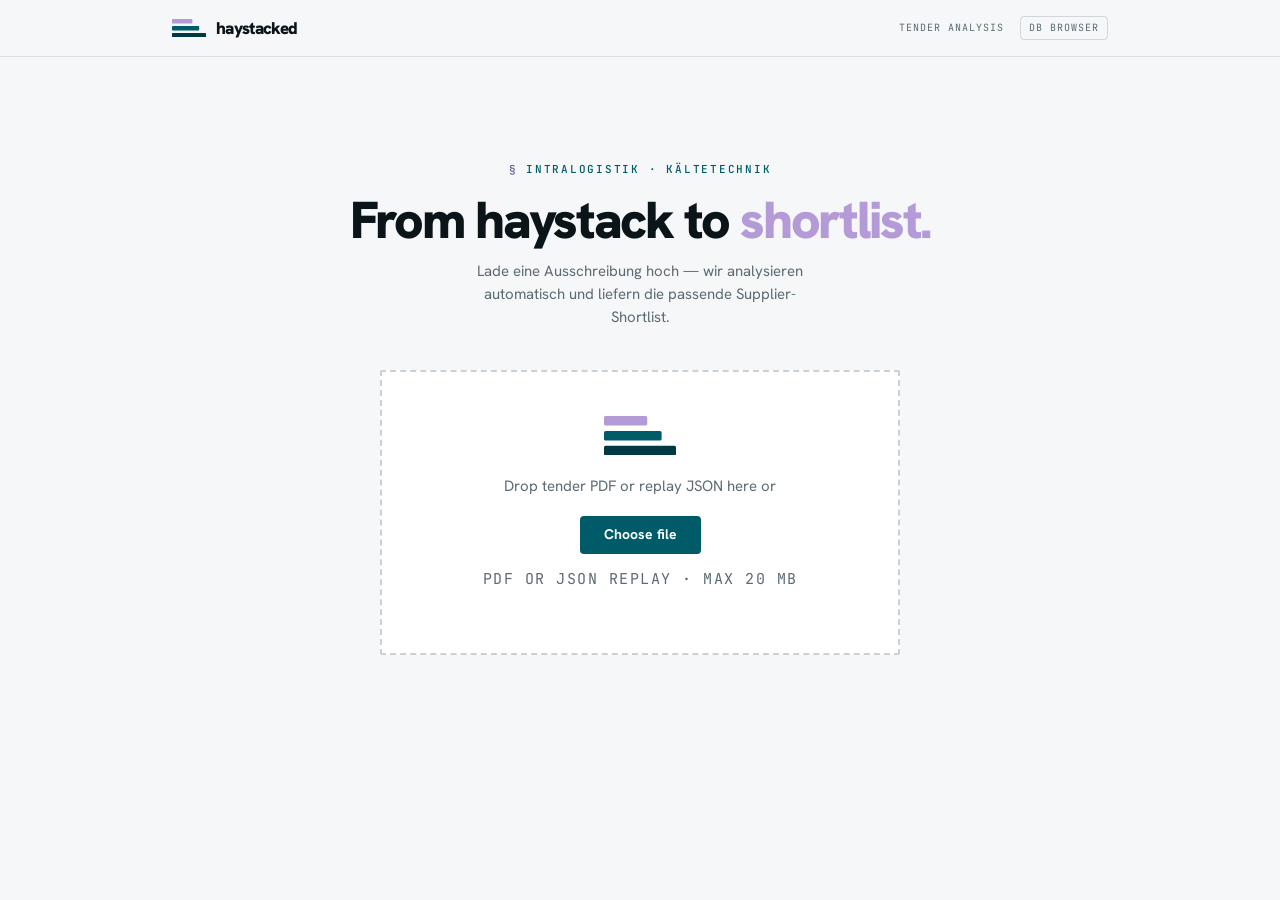
==== commit d59019bb: "IK Sprint Phase 5: cleanup + IK golden tests + Güntner data fix (SA-approved) SA findings F3–F6 reso" ====
--- a/templates/index.html
+++ b/templates/index.html
@@ -23,7 +23,7 @@
       <span class="hs-wordmark">haystacked</span>
     </a>
     <div style="display:flex;align-items:center;gap:16px">
-      <span class="topbar-tagline">Tender Analysis · AGV / AMR</span>
+      <span class="topbar-tagline">Tender Analysis</span>
       <a href="/db" target="_blank" class="topbar-link">DB Browser</a>
     </div>
   </div>
@@ -33,7 +33,7 @@
 
   <!-- ── Upload ── -->
   <section id="uploadSection">
-    <p class="upload-eyebrow">AGV · AMR · Intralogistik</p>
+    <p class="upload-eyebrow">Intralogistik · Kältetechnik</p>
     <h1 class="upload-heading">From haystack to <em>shortlist.</em></h1>
     <p class="upload-sub">Lade eine Ausschreibung hoch — wir analysieren automatisch und liefern die passende Supplier-Shortlist.</p>
     <div class="upload-box" id="dropzone">
@@ -126,7 +126,7 @@
             <text class="step-ring-num" x="18" y="22" text-anchor="middle">05</text>
           </svg>
           <div class="step-body">
-            <div class="step-label">AGV Matching</div>
+            <div class="step-label">Matching</div>
             <div class="step-msg" id="msg-agv">Waiting…</div>
             <div class="step-progress-count hidden" id="progress-count-agv"></div>
           </div>
@@ -223,7 +223,7 @@
 
     <!-- AGV Section -->
     <div id="agvSection" class="hidden">
-      <div class="section-divider"><span>AGV / AMR Matching</span></div>
+      <div class="section-divider"><span>Matching Results</span></div>
 
       <div class="grid">
         <div class="card card-full">
@@ -475,7 +475,7 @@
   document.getElementById('missingList').innerHTML = missing.map(m => `<li>${m}</li>`).join('');
   document.getElementById('missingCard').style.display = missing.length ? '' : 'none';
 
-  if (d.is_agv_amr && d.agv_criteria) {
+  if (d.detected_domain && d.agv_criteria) {
     show('agvSection');
     renderAgvRequirements(d.agv_criteria);
     renderSupplierCards(d.matches_all || d.matches || []);
@@ -576,7 +576,7 @@
   }
 
   if (!count) {
-    container.innerHTML = '<span style="color:var(--steel);font-size:13px">Keine AGV-Anforderungen extrahiert.</span>';
+    container.innerHTML = '<span style="color:var(--steel);font-size:13px">Keine Anforderungen extrahiert.</span>';
   }
 
   // Picker wrap always hidden in read-only mode
@@ -769,6 +769,21 @@
   return chips;
 }
 
+function _contextSection(m) {
+  const ctxInfo = m.context_info || {};
+  const entries = Object.entries(ctxInfo).filter(([, v]) => v != null && v !== '');
+  if (!entries.length) return '';
+  const uid = 'ctx-' + Math.random().toString(36).slice(2, 8);
+  const rows = entries.map(([field, val]) => {
+    const label = _fieldMeta[field]?.label ?? field;
+    return `<div class="sc-ctx-row"><span class="sc-ctx-label">${label}</span><span class="sc-ctx-val">${val}</span></div>`;
+  }).join('');
+  return `<div class="sc-ctx-section" id="${uid}">
+    <button class="sc-ctx-toggle" onclick="document.getElementById('${uid}').classList.toggle('sc-ctx-open')" aria-expanded="false">&#9658; ${entries.length} further propert${entries.length === 1 ? 'y' : 'ies'}</button>
+    <div class="sc-ctx-body">${rows}</div>
+  </div>`;
+}
+
 // ── Supplier Cards (company-level aggregation) ────────────────────────────────
 function _aggregateByCompany(allResults) {
   const companies = {};
@@ -836,7 +851,7 @@
     const productRows = c.qualified_products.map((p, pi) => {
       const ppct = maxScore > 0 ? Math.max(0, Math.round(p.score / maxScore * 100)) : 0;
       return `<div class="sc-product-row${pi > 0 ? ' sc-product-secondary' : ''}">
-        <span class="type-pill">${p.agv_type || '–'}</span>
+        <span class="type-pill">${p.product_type || '–'}</span>
         <span class="sc-product-name">${p.product}</span>
         <span class="sc-score-pct">${ppct}%</span>
       </div>`;
@@ -858,6 +873,7 @@
         <div class="sc-product-list">${productRows}</div>
         ${chips.length ? `<div class="sc-chips">${chips.map(ch => `<span class="sc-chip">${ch}</span>`).join('')}</div>` : ''}
         ${passNote}
+        ${_contextSection(m)}
       </div>`;
     container.appendChild(card);
   });
@@ -888,7 +904,7 @@
       const productRows = c.qualified_products.map((p, pi) => {
         const ppct = maxScore > 0 ? Math.max(0, Math.round(p.score / maxScore * 100)) : 0;
         return `<div class="sc-product-row${pi > 0 ? ' sc-product-secondary' : ''}">
-          <span class="type-pill">${p.agv_type || '–'}</span>
+          <span class="type-pill">${p.product_type || '–'}</span>
           <span class="sc-product-name">${p.product}</span>
           <span class="sc-score-pct">${ppct}%</span>
         </div>`;
@@ -914,6 +930,7 @@
             </div>
             <button class="request-supplier-btn" onclick="requestSupplier(event, ${JSON.stringify(m.company)}, ${JSON.stringify(gapFields)})">Request supplier</button>
           </div>
+          ${_contextSection(m)}
         </div>`;
       potentialCards.appendChild(card);
     });
@@ -931,7 +948,7 @@
   const excludedCompanies = [];
   for (const c of companies) {
     const matchingDisq = c.products.filter(p =>
-      p.disqualified && (!tenderVT || p.agv_type === tenderVT)
+      p.disqualified && (!tenderVT || p.product_type === tenderVT)
     );
     if (!matchingDisq.length) continue;
     const vtBest = matchingDisq.reduce((a, b) => (b.score > a.score ? b : a));
@@ -953,7 +970,7 @@
         .filter(p => p.disqualified)
         .slice(0, 2)
         .map((p, pi) => `<div class="sc-product-row${pi > 0 ? ' sc-product-secondary' : ''}">
-          <span class="type-pill">${p.agv_type || '–'}</span>
+          <span class="type-pill">${p.product_type || '–'}</span>
           <span class="sc-product-name">${p.product}</span>
         </div>`).join('');
 
--- a/static/style.css
+++ b/static/style.css
@@ -1027,3 +1027,15 @@
 .sc-ko-label {
   color: var(--red);
 }
+.sc-ctx-section { margin-top: 8px; }
+.sc-ctx-toggle {
+  background: none; border: none; cursor: pointer;
+  font-size: 0.78em; color: #666; padding: 0;
+  display: flex; align-items: center; gap: 4px;
+}
+.sc-ctx-toggle:hover { color: #333; }
+.sc-ctx-body { display: none; padding: 4px 0 0 12px; }
+.sc-ctx-section.sc-ctx-open .sc-ctx-body { display: block; }
+.sc-ctx-row { display: flex; gap: 8px; font-size: 0.78em; padding: 2px 0; }
+.sc-ctx-label { color: #888; flex-shrink: 0; }
+.sc-ctx-val { color: #444; }
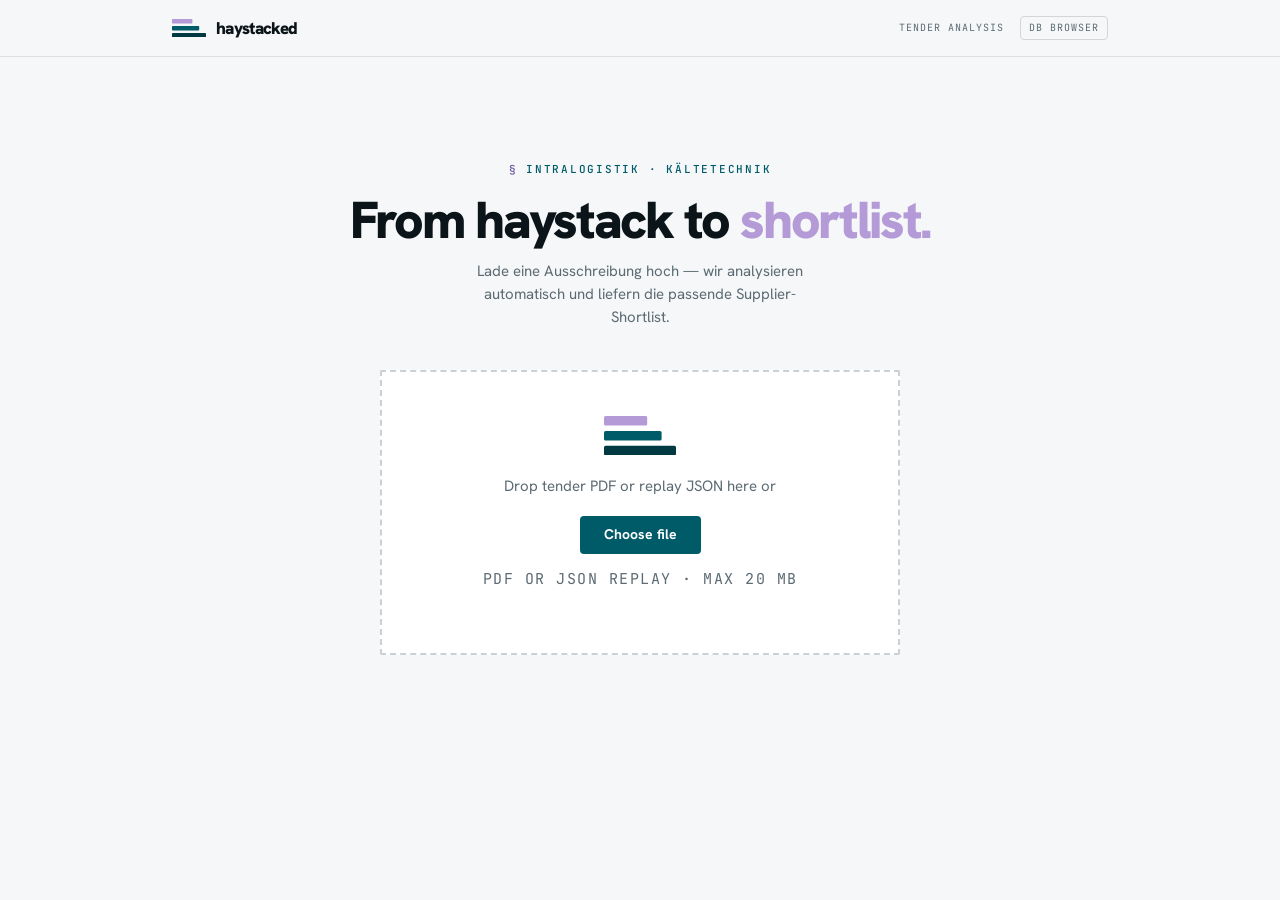
==== commit 40be4bae: "Fix shared-scope dialog bug + remove load_type "None" from AP0 Dialog scope fix (sharedScope regress" ====
--- a/templates/index.html
+++ b/templates/index.html
@@ -671,9 +671,9 @@
 
 // Build "Feld hinzufügen" picker — shows VT-relevant fields not already displayed
 function buildAddFieldPicker(crit, renderedKeys) {
-  const sharedScope = _fieldMeta.__vt_config__?.shared_scope ?? '';
   const legacyMap   = _fieldMeta.__vt_config__?.legacy_map ?? {};
   const currentVt = _lastResult?.vehicle_type_canonical;
+  const sharedScope = ((_fieldMeta.__vt_config__?.domains ?? []).find(d => (d.vt_names ?? []).includes(currentVt)) ?? {}).id ?? '';
   const pickerSeen = new Set();
   const candidates = Object.entries(_fieldMeta)
     .filter(([k, v]) =>
@@ -1021,7 +1021,7 @@
 // INVARIANT: all field selection driven by _fieldMeta (AP0-sourced).
 // No hardcoded field names or vehicle type strings.
 function buildClarificationFields(crit, currentVt) {
-  const sharedScope = _fieldMeta.__vt_config__?.shared_scope ?? '';
+  const sharedScope = ((_fieldMeta.__vt_config__?.domains ?? []).find(d => (d.vt_names ?? []).includes(currentVt)) ?? {}).id ?? '';
   const legacyMap   = _fieldMeta.__vt_config__?.legacy_map ?? {};
   const seen = new Set();
   return Object.entries(_fieldMeta)
@@ -1043,7 +1043,7 @@
 
 // buildEditFields: selects fields to show in the post-matching edit dialog.
 function buildEditFields(crit, currentVt) {
-  const sharedScope = _fieldMeta.__vt_config__?.shared_scope ?? '';
+  const sharedScope = ((_fieldMeta.__vt_config__?.domains ?? []).find(d => (d.vt_names ?? []).includes(currentVt)) ?? {}).id ?? '';
   const legacyMap   = _fieldMeta.__vt_config__?.legacy_map ?? {};
   const seen = new Set();
   return Object.entries(_fieldMeta)
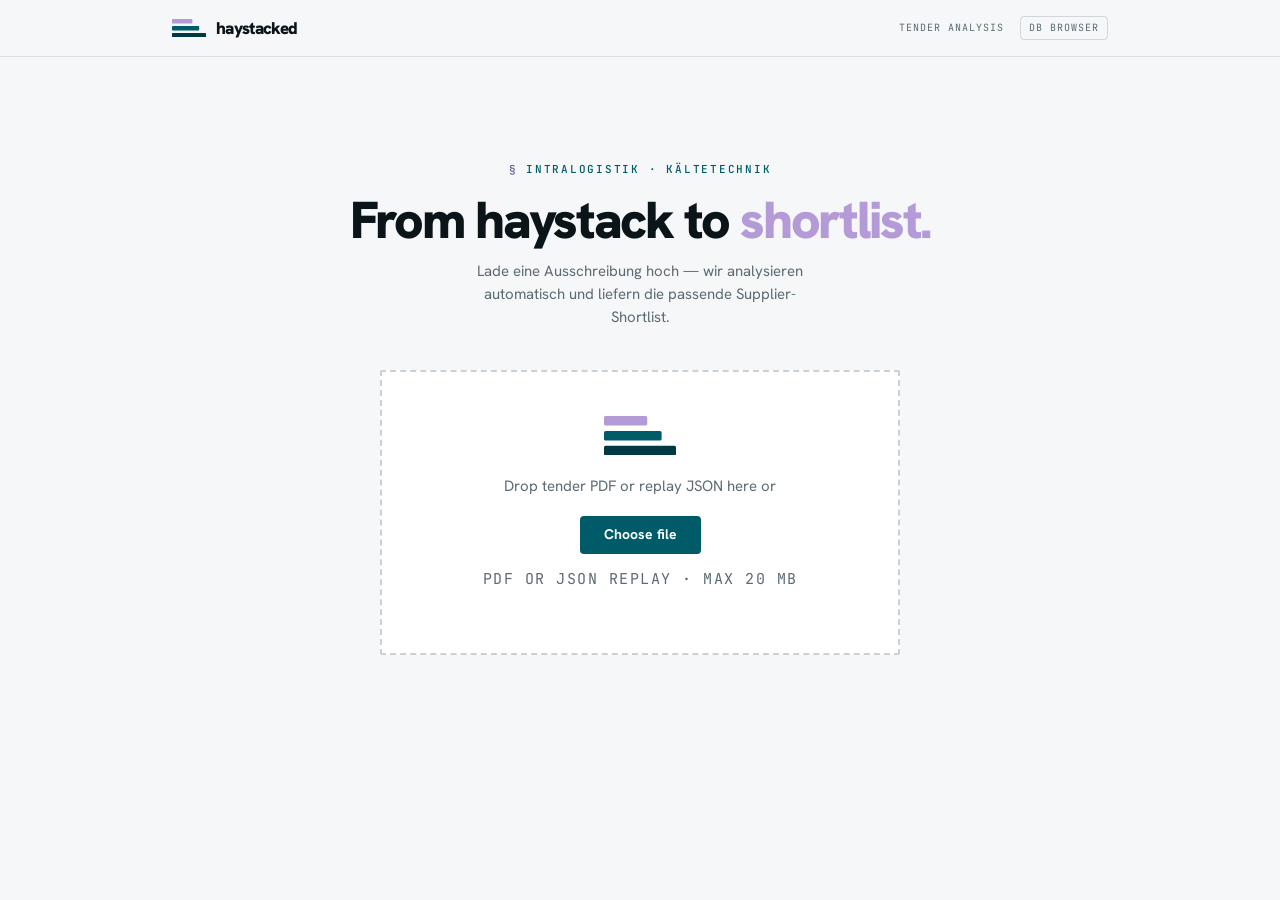
==== commit f4e2b0fa: "OI-102 (Commit 2/2): rename agv_criteria wire key to domain_criteria + live-verified Completes the O" ====
--- a/templates/index.html
+++ b/templates/index.html
@@ -117,18 +117,18 @@
             <div class="step-msg" id="msg-parse">Waiting…</div>
           </div>
         </div>
-        <div class="step-line agv-line"></div>
-        <div class="step" id="step-agv">
+        <div class="step-line"></div>
+        <div class="step" id="step-domain">
           <svg class="step-icon" viewBox="0 0 36 36" width="32" height="32" aria-hidden="true">
             <circle class="step-ring-bg"   cx="18" cy="18" r="15" fill="none" stroke-width="2.5"/>
-            <circle class="step-ring-fill" cx="18" cy="18" r="15" fill="none" stroke-width="2.5" id="ring-fill-agv"/>
+            <circle class="step-ring-fill" cx="18" cy="18" r="15" fill="none" stroke-width="2.5" id="ring-fill-domain"/>
             <circle class="step-ring-inner" cx="18" cy="18" r="12"/>
             <text class="step-ring-num" x="18" y="22" text-anchor="middle">05</text>
           </svg>
           <div class="step-body">
             <div class="step-label">Matching</div>
-            <div class="step-msg" id="msg-agv">Waiting…</div>
-            <div class="step-progress-count hidden" id="progress-count-agv"></div>
+            <div class="step-msg" id="msg-domain">Waiting…</div>
+            <div class="step-progress-count hidden" id="progress-count-domain"></div>
           </div>
         </div>
       </div>
@@ -221,8 +221,8 @@
       </div>
     </div>
 
-    <!-- AGV Section -->
-    <div id="agvSection" class="hidden">
+    <!-- Domain Section -->
+    <div id="domainSection" class="hidden">
       <div class="section-divider"><span>Matching Results</span></div>
 
       <div class="grid">
@@ -233,7 +233,7 @@
               <button id="btnEdit" class="btn-secondary-small" onclick="openEditDialog()">Bearbeiten</button>
             </div>
           </div>
-          <div id="agvRequirements" class="agv-req-grid"></div>
+          <div id="domainRequirements" class="domain-req-grid"></div>
           <div id="addFieldPickerWrap" class="hidden" style="margin-top:12px"></div>
         </div>
       </div>
@@ -393,7 +393,7 @@
   hide('uploadSection'); hide('resultSection'); hide('errorSection');
   show('progressSection');
   document.getElementById('logOutput').textContent = '';
-  ['upload','extract','llm','parse','agv'].forEach(id => setStep(id, 'pending', 'Waiting…'));
+  ['upload','extract','llm','parse','domain'].forEach(id => setStep(id, 'pending', 'Waiting…'));
   addLog(`File: ${file.name} (${(file.size/1024).toFixed(1)} KB)`);
 
   const form = new FormData();
@@ -434,7 +434,7 @@
       } else if (eventType === 'result') {
         addLog('Done — rendering result.');
         // Mark all remaining running steps as done before showing result
-        ['upload','extract','llm','parse','agv'].forEach(id => {
+        ['upload','extract','llm','parse','domain'].forEach(id => {
           const el = document.getElementById('step-' + id);
           if (el && el.classList.contains('step-running')) setStep(id, 'done', 'Done');
         });
@@ -443,7 +443,7 @@
     }
   }
   // Stream ended without a result or error event — stop all animations
-  ['upload','extract','llm','parse','agv'].forEach(id => {
+  ['upload','extract','llm','parse','domain'].forEach(id => {
     const el = document.getElementById('step-' + id);
     if (el && el.classList.contains('step-running')) setStep(id, 'error', 'Interrupted');
   });
@@ -475,12 +475,12 @@
   document.getElementById('missingList').innerHTML = missing.map(m => `<li>${m}</li>`).join('');
   document.getElementById('missingCard').style.display = missing.length ? '' : 'none';
 
-  if (d.detected_domain && d.agv_criteria) {
-    show('agvSection');
-    renderAgvRequirements(d.agv_criteria);
+  if (d.detected_domain && d.domain_criteria) {
+    show('domainSection');
+    renderDomainRequirements(d.domain_criteria);
     renderSupplierCards(d.matches_all || d.matches || []);
   } else {
-    hide('agvSection');
+    hide('domainSection');
   }
 
   set('metaFilename',  d.filename || '');
@@ -545,8 +545,8 @@
 }
 
 // Summary panel: read-only chip display of all non-null tender fields.
-function renderAgvRequirements(crit) {
-  const container = document.getElementById('agvRequirements');
+function renderDomainRequirements(crit) {
+  const container = document.getElementById('domainRequirements');
   container.innerHTML = '';
   const shownKeys = new Set();
   const allKeys = [];
@@ -1100,7 +1100,7 @@
 function openClarificationDialog(data) {
   _currentAnalysisId = data.analysis_id;
   const currentVt = data.vehicle_type_canonical || '';
-  const fields = buildClarificationFields(data.agv_criteria || {}, currentVt);
+  const fields = buildClarificationFields(data.domain_criteria || {}, currentVt);
   if (fields.length === 0) { showResult(data); return; }
   openFieldDialog({
     title: 'Missing values',
@@ -1108,7 +1108,7 @@
     confirmLabel: 'Continue to results',
     dismissLabel: 'Skip',
     fields,
-    crit: data.agv_criteria || {},
+    crit: data.domain_criteria || {},
     analysisId: data.analysis_id,
     showPicker: false,
   });
@@ -1120,14 +1120,14 @@
 function openEditDialog() {
   if (!_lastResult) return;
   const currentVt = _lastResult.vehicle_type_canonical || '';
-  const fields = buildEditFields(_lastResult.agv_criteria || {}, currentVt);
+  const fields = buildEditFields(_lastResult.domain_criteria || {}, currentVt);
   openFieldDialog({
     title: 'Anforderungen bearbeiten',
     subtitle: '',
     confirmLabel: 'Neu berechnen',
     dismissLabel: 'Abbrechen',
     fields,
-    crit: _lastResult.agv_criteria || {},
+    crit: _lastResult.domain_criteria || {},
     analysisId: _currentAnalysisId,
     showPicker: true,
   });
@@ -1185,14 +1185,14 @@
         if (pendingData) {
           pendingData.matches     = result.top  || [];
           pendingData.matches_all = result.all  || [];
-          pendingData.agv_criteria = result.agv_criteria || pendingData.agv_criteria;
+          pendingData.domain_criteria = result.domain_criteria || pendingData.domain_criteria;
           showResult(pendingData);
         } else {
           _lastResult.matches     = result.top  || [];
           _lastResult.matches_all = result.all  || [];
-          _lastResult.agv_criteria = result.agv_criteria || _lastResult.agv_criteria;
+          _lastResult.domain_criteria = result.domain_criteria || _lastResult.domain_criteria;
           show('resultSection');
-          renderAgvRequirements(_lastResult.agv_criteria);
+          renderDomainRequirements(_lastResult.domain_criteria);
           renderSupplierCards(_lastResult.matches_all || _lastResult.matches || []);
         }
       } catch (renderErr) {
@@ -1252,7 +1252,7 @@
   fileInput.value = ''; _lastResult = null; _debugWindow = null;
   _currentAnalysisId = null; _dialogData = null;
   // Reset all ring progress indicators
-  ['upload','extract','llm','parse','agv'].forEach(id => {
+  ['upload','extract','llm','parse','domain'].forEach(id => {
     const ring = document.getElementById('ring-fill-' + id);
     const cnt  = document.getElementById('progress-count-' + id);
     if (ring) { ring.classList.remove('indeterminate'); ring.style.strokeDashoffset = _RING_CIRC; }
--- a/static/style.css
+++ b/static/style.css
@@ -700,8 +700,8 @@
   white-space: pre-wrap; word-break: break-all;
 }
 
-/* ── AGV Requirement chips ── */
-.agv-req-grid {
+/* ── Domain Requirement chips ── */
+.domain-req-grid {
   display: flex; flex-wrap: wrap; gap: 8px;
 }
 .req-chip {
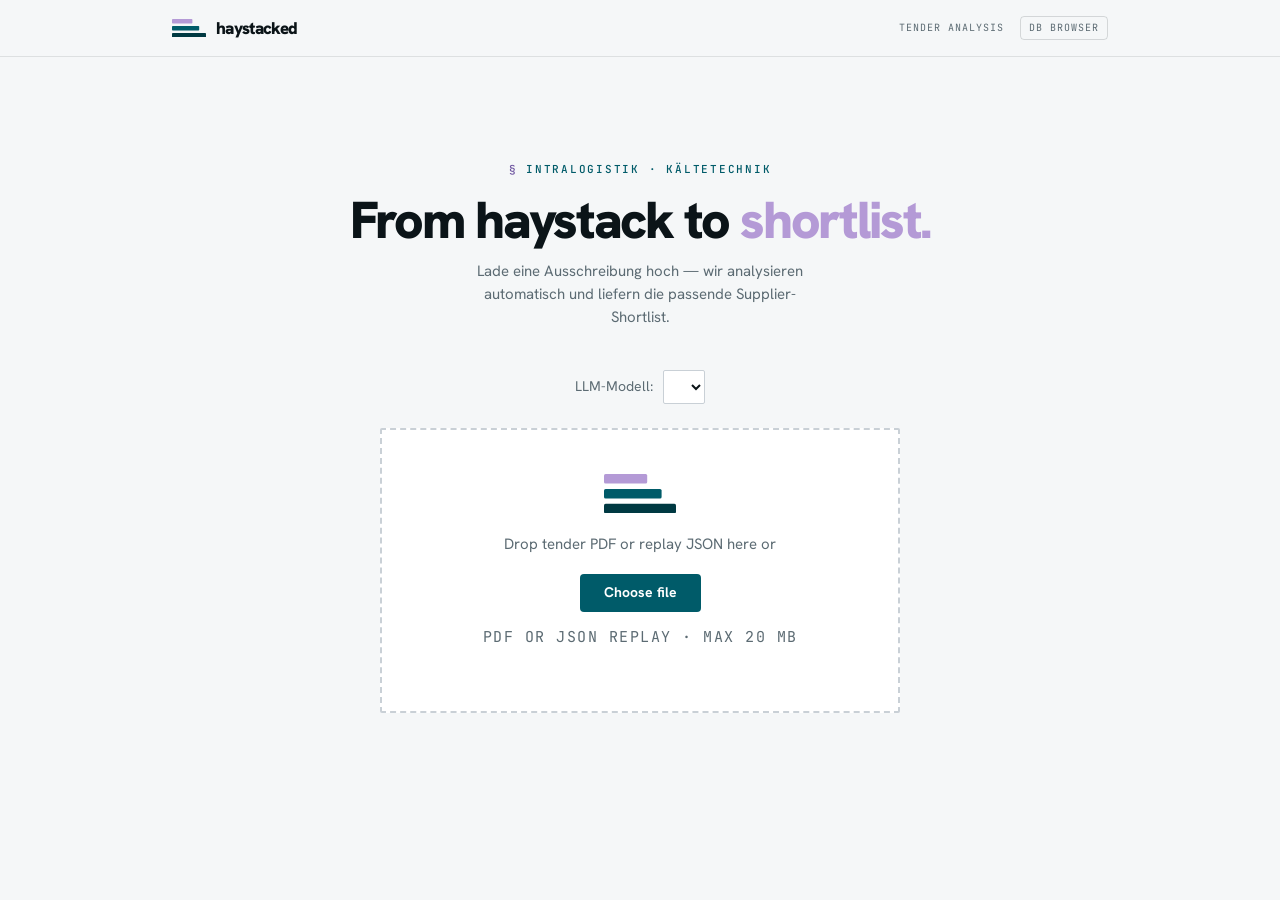
==== commit 5638c06f: "Add LLM provider abstraction: local Ollama + OpenRouter cloud, per-request model selection Replaces " ====
--- a/templates/index.html
+++ b/templates/index.html
@@ -36,6 +36,10 @@
     <p class="upload-eyebrow">Intralogistik · Kältetechnik</p>
     <h1 class="upload-heading">From haystack to <em>shortlist.</em></h1>
     <p class="upload-sub">Lade eine Ausschreibung hoch — wir analysieren automatisch und liefern die passende Supplier-Shortlist.</p>
+    <div class="model-select-row">
+      <label for="modelSelect">LLM-Modell:</label>
+      <select id="modelSelect"></select>
+    </div>
     <div class="upload-box" id="dropzone">
       <div class="upload-mark">
         <svg viewBox="0 0 100 54.67" width="72" aria-hidden="true">
@@ -306,6 +310,61 @@
   .then(data => { _fieldMeta = data; })
   .catch(() => { console.warn('field-meta unavailable — labels will fall back to key names'); });
 
+// ── LLM model picker ─────────────────────────────────────────────────────────
+const MODEL_STORAGE_KEY = 'haystacked_selected_model_id';
+let _selectedModelId = null;
+
+function populateModelSelect(statuses) {
+  const select = document.getElementById('modelSelect');
+  if (!select) return;
+  select.innerHTML = '';
+
+  const remembered = localStorage.getItem(MODEL_STORAGE_KEY);
+  const groups = { local: [], cloud: [] };
+  statuses.forEach(s => (s.is_local ? groups.local : groups.cloud).push(s));
+
+  const addGroup = (label, entries) => {
+    if (!entries.length) return;
+    const og = document.createElement('optgroup');
+    og.label = label;
+    entries.forEach(s => {
+      const opt = document.createElement('option');
+      opt.value = s.id;
+      opt.textContent = s.available ? s.display_name : `${s.display_name} (${s.reason || 'nicht verfügbar'})`;
+      opt.disabled = !s.available;
+      og.appendChild(opt);
+    });
+    select.appendChild(og);
+  };
+  addGroup('Lokal (Ollama)', groups.local);
+  addGroup('Cloud (OpenRouter)', groups.cloud);
+
+  // Default selection = DEFAULT_MODEL_ID; remembered choice only restored when it
+  // was a local model (senior-architect: a paid cloud selection must not silently
+  // survive into the next session/tab as the pre-selected default).
+  let initial = statuses.find(s => s.id === remembered && s.is_local && s.available);
+  if (!initial) initial = statuses.find(s => s.is_local && s.available) || statuses.find(s => s.available);
+  if (initial) {
+    select.value = initial.id;
+    _selectedModelId = initial.id;
+  }
+
+  select.addEventListener('change', () => {
+    _selectedModelId = select.value;
+    const chosen = statuses.find(s => s.id === _selectedModelId);
+    if (chosen && chosen.is_local) {
+      localStorage.setItem(MODEL_STORAGE_KEY, _selectedModelId);
+    } else {
+      localStorage.removeItem(MODEL_STORAGE_KEY);
+    }
+  });
+}
+
+fetch('/api/llm-models')
+  .then(r => r.json())
+  .then(statuses => populateModelSelect(statuses))
+  .catch(() => { console.warn('llm-models unavailable — falling back to server-side default'); });
+
 // ── Drag & drop ───────────────────────────────────────────────────────────────
 const dropzone  = document.getElementById('dropzone');
 const fileInput = document.getElementById('fileInput');
@@ -395,12 +454,23 @@
   document.getElementById('logOutput').textContent = '';
   ['upload','extract','llm','parse','domain'].forEach(id => setStep(id, 'pending', 'Waiting…'));
   addLog(`File: ${file.name} (${(file.size/1024).toFixed(1)} KB)`);
+  const modelSelect = document.getElementById('modelSelect');
+  const chosenOption = modelSelect && modelSelect.selectedOptions[0];
+  addLog(`Model: ${chosenOption ? chosenOption.textContent : 'default'}`);
 
   const form = new FormData();
   form.append('file', file);
+  if (_selectedModelId) form.append('model_id', _selectedModelId);
   let response;
   try { response = await fetch('/analyze', { method: 'POST', body: form }); }
   catch (e) { showError('Network error: ' + e.message); return; }
+
+  if (response.status === 400) {
+    let msg = 'Model unavailable.';
+    try { msg = (await response.json()).error || msg; } catch (e) {}
+    showError(msg);
+    return;
+  }
 
   const reader = response.body.getReader();
   const decoder = new TextDecoder();
@@ -503,15 +573,12 @@
   return key.replace(/_/g, ' ').replace(/\b\w/g, c => c.toUpperCase());
 }
 
-// Human-readable label for raw gap field names (suffix-stripping, no AP0 dependency)
+// Human-readable label for raw gap field names — AP0-driven via _fieldMeta (label, unit).
 function _gapFieldLabel(fn) {
-  const units = [['_mm','mm'],['_kg','kg'],['_pct','%'],['_ms','m/s'],['_c','°C'],['_h','h'],['_m','m']];
-  let name = fn, unit = '';
-  for (const [sfx, u] of units) {
-    if (name.endsWith(sfx)) { name = name.slice(0, -sfx.length); unit = u; break; }
-  }
-  const label = name.split('_').map(w => w.charAt(0).toUpperCase() + w.slice(1)).join(' ');
-  return unit ? `${label} (${unit})` : label;
+  const meta = _fieldMeta[fn];
+  if (meta?.label) return meta.label;
+  const label = fn.split('_').map(w => w.charAt(0).toUpperCase() + w.slice(1)).join(' ');
+  return meta?.unit ? `${label} (${meta.unit})` : label;
 }
 function _fieldLevel(key) { return _fieldMeta[key]?.level || null; }
 
@@ -746,15 +813,11 @@
 
 // ── KO chip renderer — driven by AP0 field metadata ──────────────────────────
 // Reads KO numeric fields from _fieldMeta (loaded from /api/field-meta at startup).
-// Unit display derived from key naming convention (_mm, _kg, etc.) — no domain knowledge.
-const _MM_KEYS = new Set(); // populated once _fieldMeta loads
+// Unit display comes from AP0's Unit column (_fieldMeta[key].unit) — no key-suffix
+// heuristic, no unit conversion. The value is rendered as stored.
 function _fmtValue(key, val) {
-  if (key.endsWith('_mm'))  return `${(val / 1000).toFixed(2).replace(/\.?0+$/, '')} m`;
-  if (key.endsWith('_kg'))  return `${val} kg`;
-  if (key.endsWith('_pct')) return `${val}%`;
-  if (key.endsWith('_h'))   return `${val} h`;
-  if (key.endsWith('_ms'))  return `${val} m/s`;
-  return `${val}`;
+  const unit = _fieldMeta[key]?.unit;
+  return unit ? `${val} ${unit}` : `${val}`;
 }
 function _koChips(matchResult, maxChips = 3) {
   const chips = [];
--- a/static/style.css
+++ b/static/style.css
@@ -104,6 +104,15 @@
   font-size: 15px; color: var(--hs-steel);
   margin-bottom: 40px; text-align: center; max-width: 46ch;
 }
+.model-select-row {
+  display: flex; align-items: center; gap: 10px;
+  margin-bottom: 24px; font-size: 14px; color: var(--hs-steel);
+}
+.model-select-row select {
+  font-size: 14px; padding: 6px 10px;
+  border: 1px solid var(--hs-mist); border-radius: var(--radius-sm);
+  background: var(--hs-paper); color: var(--hs-ink);
+}
 .upload-box {
   width: 100%; max-width: 520px;
   border: 2px dashed var(--hs-mist);
